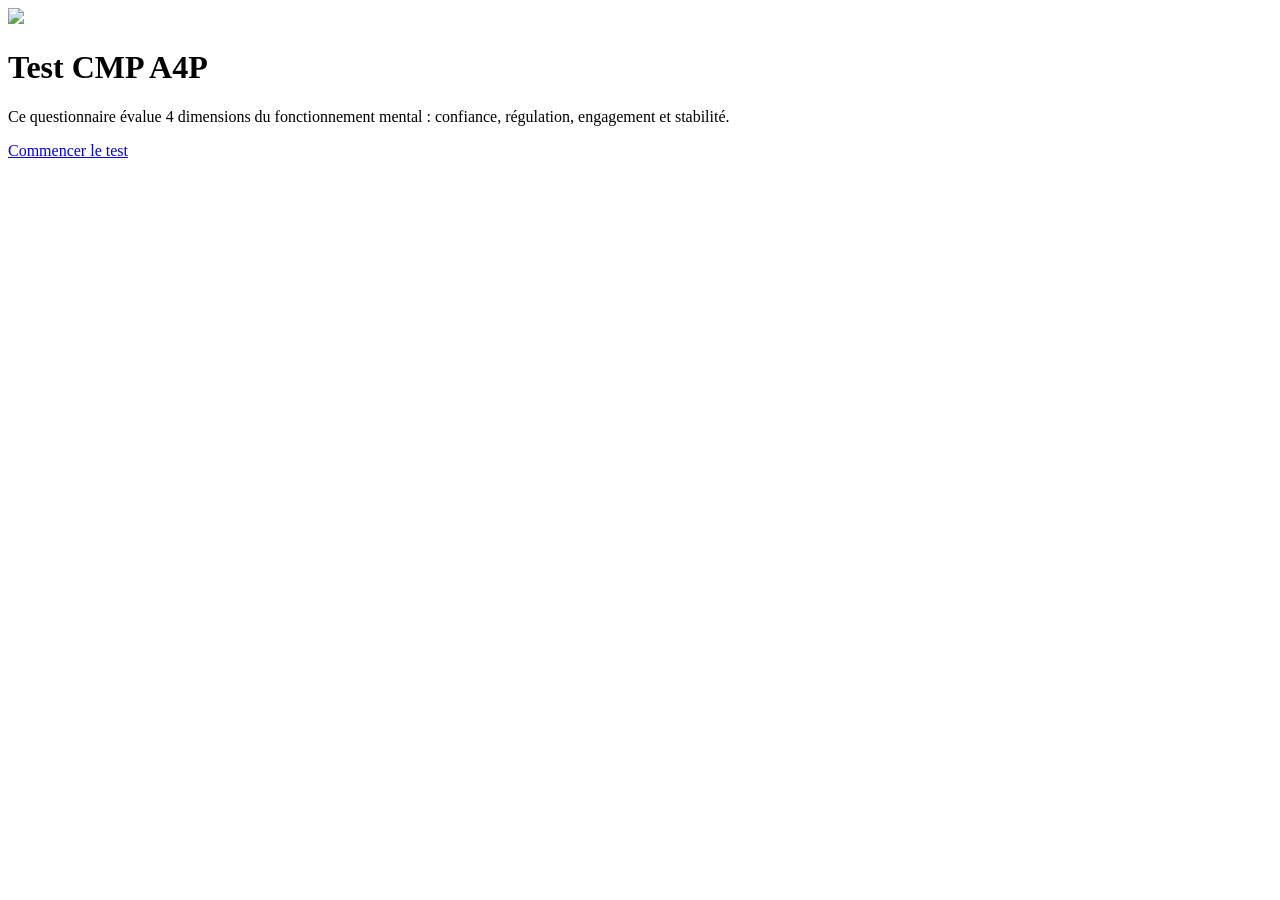
==== index.html @ 44cf9f26 "Add files via upload" ====
<!DOCTYPE html>
<html lang="fr">
<head>
<meta charset="UTF-8">
<title>CMP A4P</title>
<link rel="stylesheet" href="css/style.css">
</head>
<body>

<header class="a4p-header">
<img src="assets/logo-a4p.png" class="a4p-logo">
</header>

<div class="container">

<div class="card">
<h1>Test CMP A4P</h1>
<p>Ce questionnaire évalue 4 dimensions du fonctionnement mental :
confiance, régulation, engagement et stabilité.</p>

<a href="test.html" class="btn">Commencer le test</a>
</div>

</div>
</body>
</html>
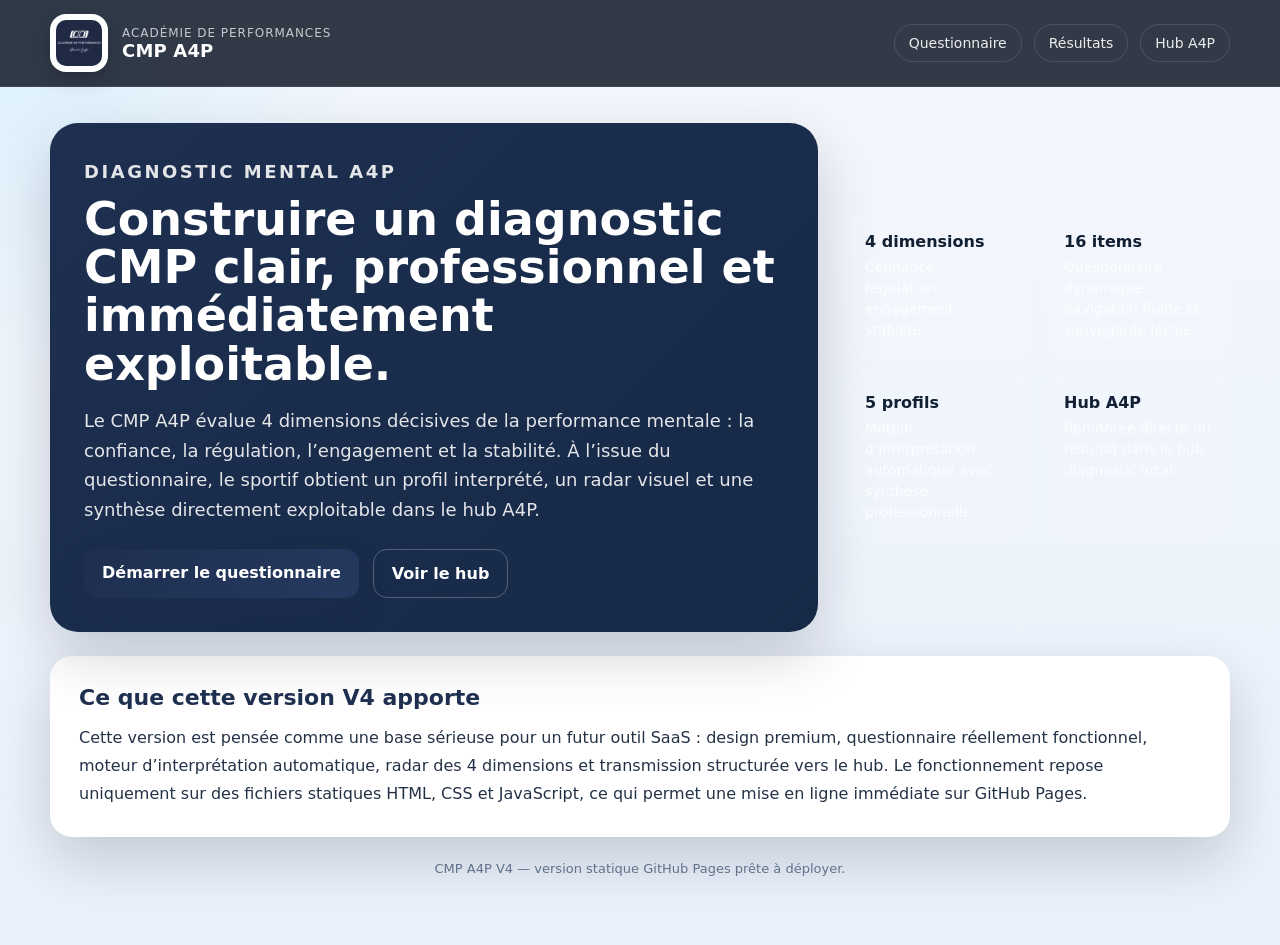
==== commit f26cb011: "Add files via upload" ====
--- a/index.html
+++ b/index.html
@@ -1,27 +1,57 @@
-
 <!DOCTYPE html>
 <html lang="fr">
 <head>
-<meta charset="UTF-8">
-<title>CMP A4P</title>
-<link rel="stylesheet" href="css/style.css">
+  <meta charset="UTF-8" />
+  <meta name="viewport" content="width=device-width, initial-scale=1.0" />
+  <title>CMP A4P — Diagnostic mental</title>
+  <link rel="stylesheet" href="css/style.css" />
 </head>
 <body>
+  <div class="app-shell">
+    <header class="topbar">
+      <div class="topbar-inner">
+        <a class="brand" href="index.html">
+          <img src="assets/logo-a4p.png" alt="Logo Académie de Performances A4P" />
+          <div class="brand-text">
+            <small>Académie de Performances</small>
+            <strong>CMP A4P</strong>
+          </div>
+        </a>
+        <nav class="nav-links">
+          <a href="test.html">Questionnaire</a>
+          <a href="resultats.html">Résultats</a>
+          <a href="hub.html">Hub A4P</a>
+        </nav>
+      </div>
+    </header>
 
-<header class="a4p-header">
-<img src="assets/logo-a4p.png" class="a4p-logo">
-</header>
+    <main class="container">
+      <section class="hero">
+        <div class="hero-card">
+          <p class="eyebrow">Diagnostic mental A4P</p>
+          <h1>Construire un diagnostic CMP clair, professionnel et immédiatement exploitable.</h1>
+          <p>Le CMP A4P évalue 4 dimensions décisives de la performance mentale : la confiance, la régulation, l’engagement et la stabilité. À l’issue du questionnaire, le sportif obtient un profil interprété, un radar visuel et une synthèse directement exploitable dans le hub A4P.</p>
+          <div class="cta-row">
+            <a class="btn" href="test.html">Démarrer le questionnaire</a>
+            <a class="btn ghost" href="hub.html">Voir le hub</a>
+          </div>
+        </div>
 
-<div class="container">
+        <div class="hero-grid">
+          <div class="info-tile"><strong>4 dimensions</strong><span>Confiance, régulation, engagement, stabilité.</span></div>
+          <div class="info-tile"><strong>16 items</strong><span>Questionnaire dynamique, navigation fluide et sauvegarde locale.</span></div>
+          <div class="info-tile"><strong>5 profils</strong><span>Moteur d’interprétation automatique avec synthèse professionnelle.</span></div>
+          <div class="info-tile"><strong>Hub A4P</strong><span>Remontée directe du résultat dans le hub diagnostic local.</span></div>
+        </div>
+      </section>
 
-<div class="card">
-<h1>Test CMP A4P</h1>
-<p>Ce questionnaire évalue 4 dimensions du fonctionnement mental :
-confiance, régulation, engagement et stabilité.</p>
+      <section class="panel">
+        <h2>Ce que cette version V4 apporte</h2>
+        <p>Cette version est pensée comme une base sérieuse pour un futur outil SaaS : design premium, questionnaire réellement fonctionnel, moteur d’interprétation automatique, radar des 4 dimensions et transmission structurée vers le hub. Le fonctionnement repose uniquement sur des fichiers statiques HTML, CSS et JavaScript, ce qui permet une mise en ligne immédiate sur GitHub Pages.</p>
+      </section>
 
-<a href="test.html" class="btn">Commencer le test</a>
-</div>
-
-</div>
+      <p class="footer-note">CMP A4P V4 — version statique GitHub Pages prête à déployer.</p>
+    </main>
+  </div>
 </body>
 </html>
--- a/css/style.css
+++ b/css/style.css
@@ -0,0 +1,366 @@
+:root {
+  --bg: #09111f;
+  --panel: #ffffff;
+  --navy: #1e2f4f;
+  --navy-2: #25395f;
+  --cyan: #38bdf8;
+  --cyan-soft: rgba(56, 189, 248, 0.16);
+  --line: rgba(30, 47, 79, 0.12);
+  --text: #122033;
+  --muted: #60708a;
+  --success: #0f766e;
+  --shadow: 0 22px 60px rgba(2, 12, 27, 0.18);
+  --radius: 22px;
+}
+
+* { box-sizing: border-box; }
+html { scroll-behavior: smooth; }
+body {
+  margin: 0;
+  font-family: Inter, ui-sans-serif, system-ui, -apple-system, BlinkMacSystemFont, "Segoe UI", sans-serif;
+  color: var(--text);
+  background:
+    radial-gradient(circle at top left, rgba(56,189,248,0.14), transparent 24%),
+    linear-gradient(180deg, #f4f8fd 0%, #eaf1fb 100%);
+}
+
+a { color: inherit; text-decoration: none; }
+img { display: block; max-width: 100%; }
+
+.app-shell { min-height: 100vh; }
+.topbar {
+  position: sticky;
+  top: 0;
+  z-index: 10;
+  backdrop-filter: blur(14px);
+  background: rgba(9, 17, 31, 0.82);
+  border-bottom: 1px solid rgba(255,255,255,0.08);
+}
+.topbar-inner, .container {
+  width: min(1180px, calc(100% - 32px));
+  margin: 0 auto;
+}
+.topbar-inner {
+  display: flex;
+  align-items: center;
+  justify-content: space-between;
+  gap: 18px;
+  padding: 14px 0;
+}
+.brand {
+  display: flex;
+  align-items: center;
+  gap: 14px;
+}
+.brand img {
+  width: 58px;
+  height: 58px;
+  object-fit: contain;
+  background: #fff;
+  border-radius: 16px;
+  padding: 6px;
+  box-shadow: 0 8px 20px rgba(0,0,0,0.2);
+}
+.brand-text small {
+  display: block;
+  color: rgba(255,255,255,0.72);
+  font-size: 12px;
+  letter-spacing: 0.08em;
+  text-transform: uppercase;
+}
+.brand-text strong {
+  color: white;
+  font-size: 18px;
+  font-weight: 800;
+  letter-spacing: 0.01em;
+}
+.nav-links {
+  display: flex;
+  gap: 12px;
+  flex-wrap: wrap;
+}
+.nav-links a {
+  color: rgba(255,255,255,0.9);
+  padding: 10px 14px;
+  border: 1px solid rgba(255,255,255,0.12);
+  border-radius: 999px;
+  font-size: 14px;
+}
+.nav-links a:hover { background: rgba(255,255,255,0.08); }
+
+main.container { padding: 36px 0 56px; }
+.hero {
+  display: grid;
+  grid-template-columns: 1.4fr 0.7fr;
+  gap: 28px;
+  align-items: center;
+}
+.hero-card {
+  background: linear-gradient(135deg, var(--navy) 0%, #162947 100%);
+  color: white;
+  border-radius: calc(var(--radius) + 6px);
+  padding: 34px;
+  box-shadow: var(--shadow);
+}
+.hero-card h1, .hero h1 { margin: 8px 0 14px; font-size: clamp(28px, 4vw, 46px); line-height: 1.05; }
+.hero-card p, .lead { color: rgba(255,255,255,0.88); font-size: 18px; line-height: 1.65; }
+.eyebrow {
+  margin: 0;
+  color: #b8dbff;
+  font-size: 12px;
+  font-weight: 700;
+  letter-spacing: 0.14em;
+  text-transform: uppercase;
+}
+.hero-grid {
+  display: grid;
+  grid-template-columns: repeat(2, 1fr);
+  gap: 14px;
+}
+.info-tile {
+  background: rgba(255,255,255,0.08);
+  border: 1px solid rgba(255,255,255,0.12);
+  border-radius: 20px;
+  padding: 18px;
+}
+.info-tile strong { display: block; font-size: 16px; margin-bottom: 6px; }
+.info-tile span { color: rgba(255,255,255,0.8); font-size: 14px; line-height: 1.5; }
+
+.panel {
+  background: var(--panel);
+  border-radius: var(--radius);
+  padding: 28px;
+  border: 1px solid rgba(255,255,255,0.5);
+  box-shadow: var(--shadow);
+}
+.panel h2 { margin: 0 0 14px; font-size: 22px; color: var(--navy); }
+.panel p { margin: 0; line-height: 1.75; color: #243247; }
+.panel + .panel, .panel + .grid-two, .grid-two + .panel, .hero + .panel, .hero + .grid-two, .panel + .actions, .grid-two + .actions { margin-top: 24px; }
+.glass {
+  background: linear-gradient(135deg, rgba(30,47,79,0.98), rgba(37,57,95,0.94));
+  color: white;
+}
+.glass h1, .glass h2, .glass p, .glass .lead, .glass strong { color: white; }
+.glass .eyebrow { color: #b8dbff; }
+.glass .hero-meta span { color: rgba(255,255,255,0.88); }
+
+.cta-row, .actions, .test-actions {
+  display: flex;
+  gap: 14px;
+  flex-wrap: wrap;
+  margin-top: 24px;
+}
+.btn {
+  appearance: none;
+  border: 0;
+  border-radius: 14px;
+  background: linear-gradient(135deg, var(--navy) 0%, var(--navy-2) 100%);
+  color: white;
+  padding: 14px 18px;
+  font-weight: 700;
+  cursor: pointer;
+  box-shadow: 0 14px 28px rgba(30,47,79,0.22);
+}
+.btn:hover { transform: translateY(-1px); }
+.btn.secondary {
+  background: white;
+  color: var(--navy);
+  border: 1px solid var(--line);
+  box-shadow: none;
+}
+.btn.ghost {
+  background: transparent;
+  color: white;
+  border: 1px solid rgba(255,255,255,0.25);
+  box-shadow: none;
+}
+.btn:disabled {
+  opacity: 0.45;
+  cursor: not-allowed;
+  transform: none;
+}
+
+.grid-two {
+  display: grid;
+  grid-template-columns: 1fr 1fr;
+  gap: 24px;
+}
+.metrics-grid {
+  display: grid;
+  grid-template-columns: repeat(2, 1fr);
+  gap: 14px;
+}
+.metric-card {
+  background: linear-gradient(180deg, #f8fbff 0%, #eef4fc 100%);
+  border: 1px solid var(--line);
+  border-radius: 18px;
+  padding: 18px;
+}
+.metric-label { color: var(--muted); font-size: 14px; margin-bottom: 8px; }
+.metric-value { color: var(--navy); font-weight: 800; font-size: 32px; line-height: 1; }
+.metric-level { margin-top: 8px; color: #34506d; font-size: 14px; font-weight: 600; }
+
+.score-badge {
+  place-self: center;
+  width: 164px;
+  height: 164px;
+  border-radius: 50%;
+  display: grid;
+  place-items: center;
+  background: radial-gradient(circle at 35% 30%, rgba(56,189,248,0.65), rgba(255,255,255,0.08)), rgba(255,255,255,0.08);
+  border: 1px solid rgba(255,255,255,0.2);
+  text-align: center;
+}
+.score-badge span { font-size: 52px; font-weight: 900; display: block; }
+.score-badge small { display: block; font-size: 13px; color: rgba(255,255,255,0.8); letter-spacing: 0.06em; text-transform: uppercase; }
+.hero-meta {
+  display: flex;
+  gap: 12px;
+  flex-wrap: wrap;
+  margin-top: 18px;
+}
+.hero-meta span {
+  border-radius: 999px;
+  padding: 10px 14px;
+  background: rgba(255,255,255,0.1);
+  border: 1px solid rgba(255,255,255,0.14);
+  font-size: 14px;
+}
+
+.form-grid {
+  display: grid;
+  grid-template-columns: repeat(3, 1fr);
+  gap: 14px;
+}
+.field label {
+  display: block;
+  margin-bottom: 8px;
+  color: var(--navy);
+  font-weight: 700;
+}
+.field input {
+  width: 100%;
+  padding: 14px 15px;
+  border-radius: 14px;
+  border: 1px solid var(--line);
+  background: #f9fbfe;
+  font: inherit;
+}
+.progress-shell { margin-top: 22px; }
+.progress-bar {
+  height: 14px;
+  border-radius: 999px;
+  background: #e6edf7;
+  overflow: hidden;
+}
+.progress-fill {
+  height: 100%;
+  width: 0;
+  background: linear-gradient(90deg, var(--cyan), #0ea5e9);
+  border-radius: inherit;
+  transition: width 0.25s ease;
+}
+#progress-text { margin-top: 10px; color: var(--muted); font-size: 14px; }
+
+.question-meta {
+  display: flex;
+  gap: 12px;
+  flex-wrap: wrap;
+  margin-bottom: 16px;
+}
+.pill {
+  display: inline-flex;
+  align-items: center;
+  padding: 8px 12px;
+  border-radius: 999px;
+  background: var(--cyan-soft);
+  color: #0b618b;
+  font-size: 13px;
+  font-weight: 700;
+}
+.pill.muted {
+  background: #eef4fb;
+  color: #42617d;
+}
+.question-title {
+  margin: 0 0 20px;
+  font-size: clamp(22px, 2.5vw, 30px);
+  line-height: 1.35;
+  color: var(--navy);
+}
+.scale-grid {
+  display: grid;
+  grid-template-columns: repeat(5, 1fr);
+  gap: 12px;
+}
+.scale-option {
+  display: flex;
+  flex-direction: column;
+  gap: 6px;
+  align-items: flex-start;
+  justify-content: space-between;
+  min-height: 124px;
+  padding: 18px;
+  border-radius: 18px;
+  border: 1px solid var(--line);
+  background: linear-gradient(180deg, #ffffff 0%, #f7fafd 100%);
+  cursor: pointer;
+  transition: all 0.18s ease;
+}
+.scale-option input { display: none; }
+.scale-option:hover { transform: translateY(-2px); border-color: rgba(56,189,248,0.55); }
+.scale-option.selected {
+  border-color: rgba(56,189,248,0.7);
+  box-shadow: inset 0 0 0 1px rgba(56,189,248,0.4), 0 12px 30px rgba(56,189,248,0.14);
+  background: linear-gradient(180deg, #f5fcff 0%, #ecf8ff 100%);
+}
+.scale-value {
+  width: 40px;
+  height: 40px;
+  display: grid;
+  place-items: center;
+  border-radius: 50%;
+  background: var(--navy);
+  color: white;
+  font-weight: 800;
+}
+.scale-label { color: #2e4562; line-height: 1.45; font-size: 14px; }
+
+.styled-list {
+  margin: 0;
+  padding-left: 18px;
+  display: grid;
+  gap: 12px;
+  color: #243247;
+}
+.code-block {
+  margin: 0;
+  overflow: auto;
+  padding: 18px;
+  border-radius: 16px;
+  background: #0d1628;
+  color: #dcecff;
+  font-size: 13px;
+  line-height: 1.6;
+}
+.footer-note {
+  margin-top: 24px;
+  text-align: center;
+  color: #5f718b;
+  font-size: 13px;
+}
+
+@media (max-width: 980px) {
+  .hero, .grid-two, .form-grid { grid-template-columns: 1fr; }
+  .metrics-grid { grid-template-columns: 1fr 1fr; }
+  .scale-grid { grid-template-columns: 1fr; }
+  .score-badge { width: 136px; height: 136px; }
+}
+
+@media (max-width: 700px) {
+  .topbar-inner { flex-direction: column; align-items: flex-start; }
+  .metrics-grid { grid-template-columns: 1fr; }
+  .hero-card, .panel { padding: 22px; }
+  main.container { padding-top: 26px; }
+  .brand img { width: 50px; height: 50px; }
+}
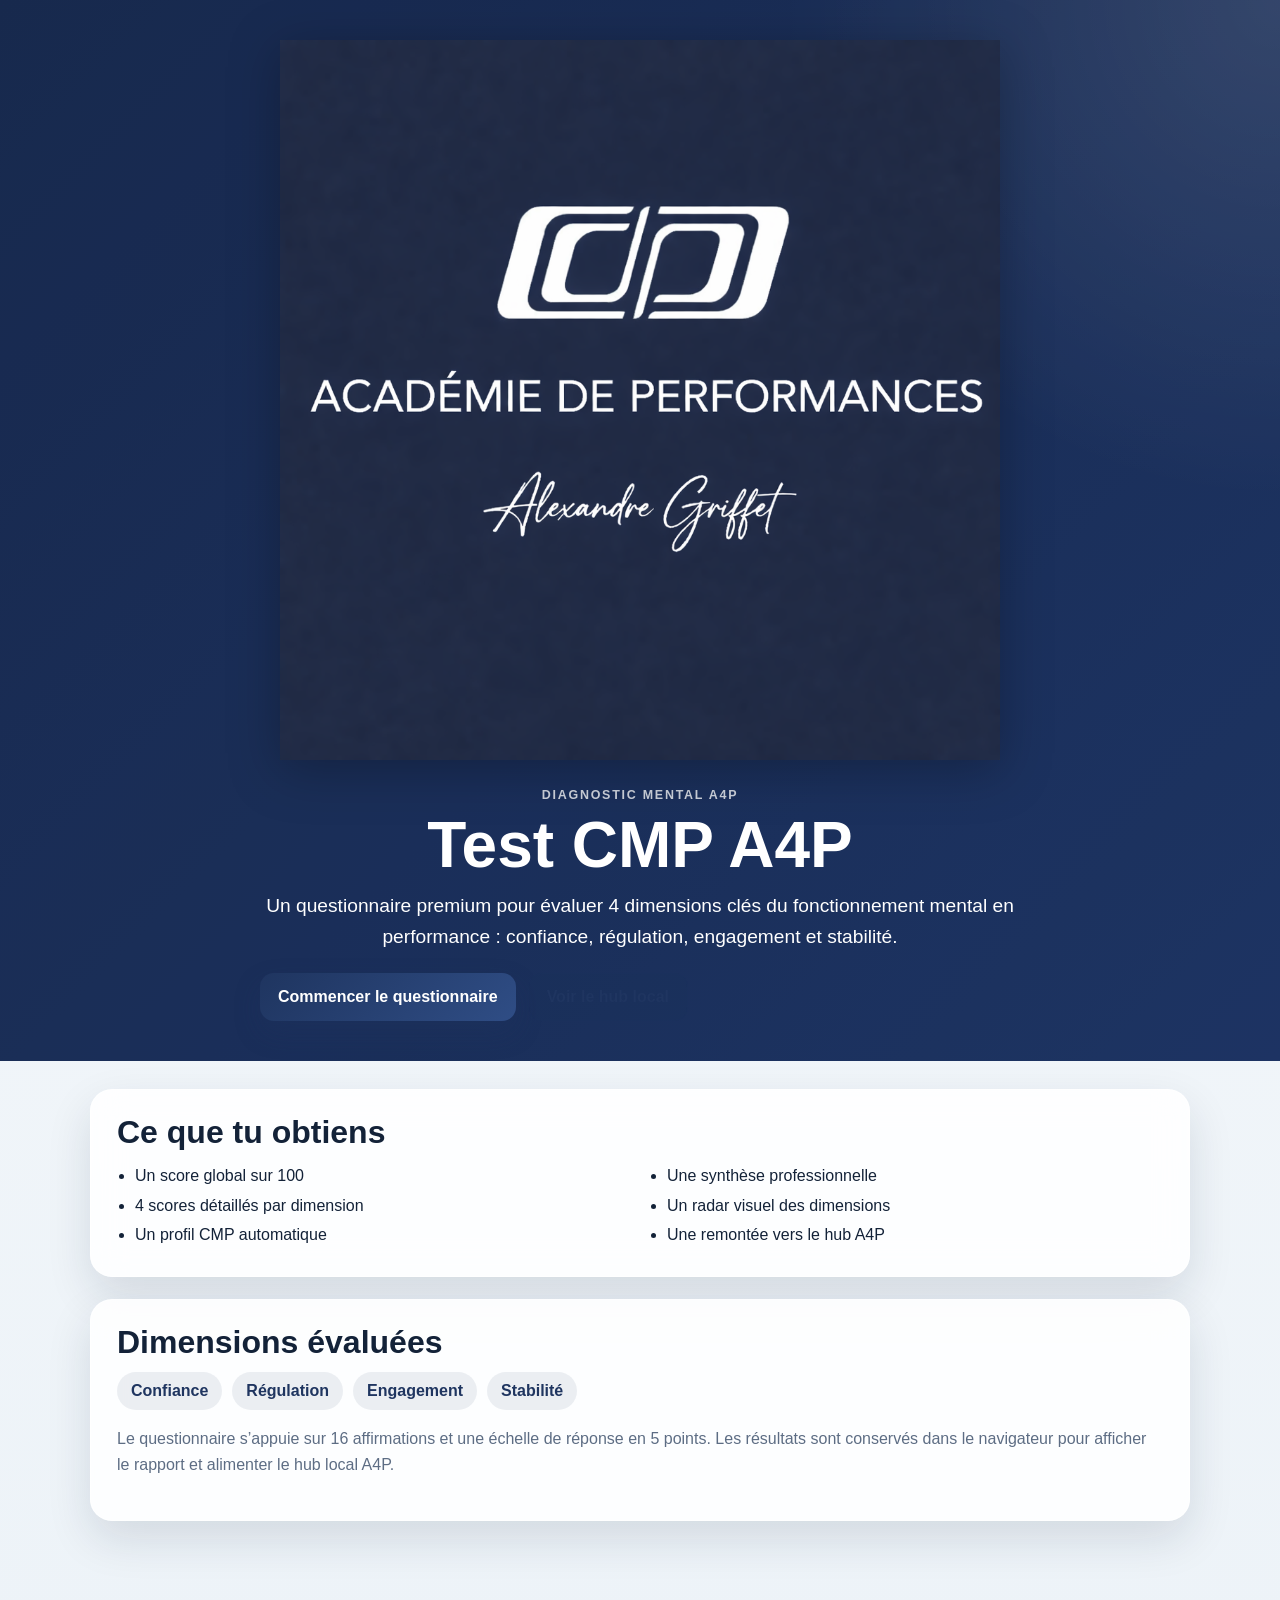
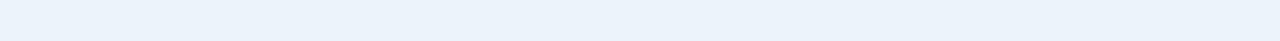
==== commit 0b561671: "Add files via upload" ====
--- a/index.html
+++ b/index.html
@@ -3,55 +3,57 @@
 <head>
   <meta charset="UTF-8" />
   <meta name="viewport" content="width=device-width, initial-scale=1.0" />
-  <title>CMP A4P — Diagnostic mental</title>
+  <title>CMP A4P — Académie de Performances</title>
   <link rel="stylesheet" href="css/style.css" />
 </head>
 <body>
-  <div class="app-shell">
-    <header class="topbar">
-      <div class="topbar-inner">
-        <a class="brand" href="index.html">
-          <img src="assets/logo-a4p.png" alt="Logo Académie de Performances A4P" />
-          <div class="brand-text">
-            <small>Académie de Performances</small>
-            <strong>CMP A4P</strong>
-          </div>
-        </a>
-        <nav class="nav-links">
-          <a href="test.html">Questionnaire</a>
-          <a href="resultats.html">Résultats</a>
-          <a href="hub.html">Hub A4P</a>
-        </nav>
+  <header class="hero hero-home">
+    <div class="overlay"></div>
+    <div class="hero-inner container">
+      <img src="assets/logo-a4p.png" alt="Académie de Performances" class="hero-logo" />
+      <div class="hero-copy">
+        <p class="eyebrow">Diagnostic mental A4P</p>
+        <h1>Test CMP A4P</h1>
+        <p class="lead">Un questionnaire premium pour évaluer 4 dimensions clés du fonctionnement mental en performance : confiance, régulation, engagement et stabilité.</p>
+        <div class="button-row">
+          <a class="btn btn-primary" href="test.html">Commencer le questionnaire</a>
+          <a class="btn btn-secondary" href="hub.html">Voir le hub local</a>
+        </div>
       </div>
-    </header>
+    </div>
+  </header>
 
-    <main class="container">
-      <section class="hero">
-        <div class="hero-card">
-          <p class="eyebrow">Diagnostic mental A4P</p>
-          <h1>Construire un diagnostic CMP clair, professionnel et immédiatement exploitable.</h1>
-          <p>Le CMP A4P évalue 4 dimensions décisives de la performance mentale : la confiance, la régulation, l’engagement et la stabilité. À l’issue du questionnaire, le sportif obtient un profil interprété, un radar visuel et une synthèse directement exploitable dans le hub A4P.</p>
-          <div class="cta-row">
-            <a class="btn" href="test.html">Démarrer le questionnaire</a>
-            <a class="btn ghost" href="hub.html">Voir le hub</a>
-          </div>
+  <main class="container page-stack">
+    <section class="card">
+      <h2>Ce que tu obtiens</h2>
+      <div class="grid-2">
+        <div>
+          <ul class="nice-list">
+            <li>Un score global sur 100</li>
+            <li>4 scores détaillés par dimension</li>
+            <li>Un profil CMP automatique</li>
+          </ul>
         </div>
+        <div>
+          <ul class="nice-list">
+            <li>Une synthèse professionnelle</li>
+            <li>Un radar visuel des dimensions</li>
+            <li>Une remontée vers le hub A4P</li>
+          </ul>
+        </div>
+      </div>
+    </section>
 
-        <div class="hero-grid">
-          <div class="info-tile"><strong>4 dimensions</strong><span>Confiance, régulation, engagement, stabilité.</span></div>
-          <div class="info-tile"><strong>16 items</strong><span>Questionnaire dynamique, navigation fluide et sauvegarde locale.</span></div>
-          <div class="info-tile"><strong>5 profils</strong><span>Moteur d’interprétation automatique avec synthèse professionnelle.</span></div>
-          <div class="info-tile"><strong>Hub A4P</strong><span>Remontée directe du résultat dans le hub diagnostic local.</span></div>
-        </div>
-      </section>
-
-      <section class="panel">
-        <h2>Ce que cette version V4 apporte</h2>
-        <p>Cette version est pensée comme une base sérieuse pour un futur outil SaaS : design premium, questionnaire réellement fonctionnel, moteur d’interprétation automatique, radar des 4 dimensions et transmission structurée vers le hub. Le fonctionnement repose uniquement sur des fichiers statiques HTML, CSS et JavaScript, ce qui permet une mise en ligne immédiate sur GitHub Pages.</p>
-      </section>
-
-      <p class="footer-note">CMP A4P V4 — version statique GitHub Pages prête à déployer.</p>
-    </main>
-  </div>
+    <section class="card">
+      <h2>Dimensions évaluées</h2>
+      <div class="chip-row">
+        <span class="chip">Confiance</span>
+        <span class="chip">Régulation</span>
+        <span class="chip">Engagement</span>
+        <span class="chip">Stabilité</span>
+      </div>
+      <p class="muted">Le questionnaire s’appuie sur 16 affirmations et une échelle de réponse en 5 points. Les résultats sont conservés dans le navigateur pour afficher le rapport et alimenter le hub local A4P.</p>
+    </section>
+  </main>
 </body>
 </html>
--- a/css/style.css
+++ b/css/style.css
@@ -1,366 +1,171 @@
 :root {
-  --bg: #09111f;
-  --panel: #ffffff;
-  --navy: #1e2f4f;
-  --navy-2: #25395f;
-  --cyan: #38bdf8;
-  --cyan-soft: rgba(56, 189, 248, 0.16);
-  --line: rgba(30, 47, 79, 0.12);
-  --text: #122033;
-  --muted: #60708a;
-  --success: #0f766e;
-  --shadow: 0 22px 60px rgba(2, 12, 27, 0.18);
+  --bg: #eef3f8;
+  --surface: rgba(255,255,255,0.88);
+  --surface-strong: #ffffff;
+  --primary: #1f3560;
+  --primary-2: #2f4d85;
+  --text: #132238;
+  --muted: #5d6d84;
+  --line: rgba(19,34,56,0.08);
+  --success: #26a269;
+  --shadow: 0 18px 45px rgba(19,34,56,0.12);
   --radius: 22px;
 }
-
 * { box-sizing: border-box; }
 html { scroll-behavior: smooth; }
 body {
   margin: 0;
-  font-family: Inter, ui-sans-serif, system-ui, -apple-system, BlinkMacSystemFont, "Segoe UI", sans-serif;
+  font-family: Inter, -apple-system, BlinkMacSystemFont, "Segoe UI", Roboto, Arial, sans-serif;
   color: var(--text);
-  background:
-    radial-gradient(circle at top left, rgba(56,189,248,0.14), transparent 24%),
-    linear-gradient(180deg, #f4f8fd 0%, #eaf1fb 100%);
+  background: linear-gradient(180deg, #f5f8fb 0%, #edf3f8 100%);
 }
-
+img { max-width: 100%; display: block; }
 a { color: inherit; text-decoration: none; }
-img { display: block; max-width: 100%; }
-
-.app-shell { min-height: 100vh; }
+.container { width: min(1100px, calc(100% - 32px)); margin: 0 auto; }
+.page-stack { padding: 28px 0 120px; display: grid; gap: 22px; }
+.page-narrow { width: min(900px, calc(100% - 32px)); }
+.hero {
+  position: relative;
+  overflow: hidden;
+  min-height: 62vh;
+  background: radial-gradient(circle at top right, rgba(255,255,255,0.14), transparent 30%), linear-gradient(135deg, #1b2e57 0%, #223b71 100%);
+  color: #fff;
+}
+.hero-home { display: flex; align-items: center; }
+.overlay { position: absolute; inset: 0; background: rgba(8,17,35,0.18); }
+.hero-inner { position: relative; z-index: 1; display: grid; gap: 28px; padding: 40px 0; align-items: center; }
+.hero-logo { width: min(720px, 100%); margin: 0 auto; filter: drop-shadow(0 10px 25px rgba(0,0,0,0.25)); }
+.hero-copy { max-width: 760px; margin: 0 auto; text-align: center; }
+.eyebrow {
+  margin: 0 0 10px;
+  text-transform: uppercase;
+  letter-spacing: .14em;
+  font-size: .78rem;
+  color: var(--primary-2);
+  font-weight: 700;
+}
+.hero .eyebrow { color: rgba(255,255,255,0.78); }
+h1, h2, h3 { margin: 0 0 12px; line-height: 1.05; }
+h1 { font-size: clamp(2rem, 5vw, 4rem); }
+h2 { font-size: clamp(1.3rem, 3vw, 2rem); }
+.lead {
+  margin: 0;
+  font-size: clamp(1rem, 2vw, 1.2rem);
+  line-height: 1.6;
+  color: inherit;
+}
+.muted { color: var(--muted); line-height: 1.65; }
+.card {
+  background: var(--surface);
+  border: 1px solid rgba(255,255,255,0.6);
+  backdrop-filter: blur(16px);
+  border-radius: var(--radius);
+  box-shadow: var(--shadow);
+  padding: 26px;
+}
+.intro-card { padding: 30px; }
+.button-row { display: flex; flex-wrap: wrap; gap: 12px; margin-top: 20px; }
+.center-row { justify-content: center; }
+.btn {
+  appearance: none; border: 0; cursor: pointer;
+  display: inline-flex; align-items: center; justify-content: center;
+  min-height: 48px; padding: 0 18px; border-radius: 14px;
+  font-weight: 700; font-size: 1rem; transition: .2s ease;
+}
+.btn:hover { transform: translateY(-1px); }
+.btn-primary {
+  background: linear-gradient(135deg, var(--primary) 0%, var(--primary-2) 100%);
+  color: #fff; box-shadow: 0 12px 26px rgba(31,53,96,0.25);
+}
+.btn-secondary {
+  background: rgba(31,53,96,0.08); color: var(--primary);
+  border: 1px solid rgba(31,53,96,0.12);
+}
 .topbar {
-  position: sticky;
-  top: 0;
-  z-index: 10;
-  backdrop-filter: blur(14px);
-  background: rgba(9, 17, 31, 0.82);
-  border-bottom: 1px solid rgba(255,255,255,0.08);
-}
-.topbar-inner, .container {
-  width: min(1180px, calc(100% - 32px));
-  margin: 0 auto;
+  position: sticky; top: 0; z-index: 50;
+  background: rgba(245,248,251,0.88); backdrop-filter: blur(14px);
+  border-bottom: 1px solid var(--line);
 }
 .topbar-inner {
-  display: flex;
-  align-items: center;
-  justify-content: space-between;
-  gap: 18px;
-  padding: 14px 0;
+  min-height: 74px; display: flex; align-items: center; justify-content: space-between; gap: 12px;
 }
-.brand {
-  display: flex;
-  align-items: center;
-  gap: 14px;
+.topbar-logo { height: 44px; width: auto; }
+.back-link { font-weight: 700; color: var(--primary); }
+.grid-2 { display: grid; gap: 18px; grid-template-columns: repeat(2, minmax(0,1fr)); }
+.nice-list { margin: 0; padding-left: 18px; line-height: 1.85; }
+.chip-row { display: flex; gap: 10px; flex-wrap: wrap; margin: 10px 0 14px; }
+.chip {
+  display: inline-flex; align-items: center; padding: 10px 14px; border-radius: 999px;
+  background: rgba(31,53,96,0.08); color: var(--primary); font-weight: 700;
 }
-.brand img {
-  width: 58px;
-  height: 58px;
-  object-fit: contain;
-  background: #fff;
-  border-radius: 16px;
-  padding: 6px;
-  box-shadow: 0 8px 20px rgba(0,0,0,0.2);
+.identity-grid { display: grid; grid-template-columns: repeat(2, minmax(0,1fr)); gap: 14px; margin-top: 22px; }
+.field { display: grid; gap: 8px; }
+.field-full { grid-column: 1 / -1; }
+label { font-weight: 700; color: var(--primary); }
+input[type="text"] {
+  width: 100%; border: 1px solid rgba(19,34,56,0.12); background: #fff;
+  border-radius: 14px; min-height: 52px; padding: 0 14px; font-size: 1rem;
 }
-.brand-text small {
-  display: block;
-  color: rgba(255,255,255,0.72);
-  font-size: 12px;
-  letter-spacing: 0.08em;
-  text-transform: uppercase;
+.progress-card { position: sticky; top: 86px; z-index: 40; }
+.progress-meta { display: flex; justify-content: space-between; gap: 12px; font-weight: 700; color: var(--primary); margin-bottom: 10px; }
+.progress-bar { height: 12px; background: rgba(31,53,96,0.08); border-radius: 999px; overflow: hidden; }
+#progress-fill { height: 100%; width: 0%; background: linear-gradient(90deg, var(--primary), #6d90d6); transition: width .2s ease; }
+.questions-stack { display: grid; gap: 18px; }
+.question-card { padding: 24px; }
+.question-head { display: flex; justify-content: space-between; gap: 12px; margin-bottom: 14px; }
+.question-index { color: var(--primary-2); font-weight: 800; }
+.dimension-badge { font-size: .82rem; padding: 8px 12px; border-radius: 999px; background: rgba(31,53,96,0.08); color: var(--primary); font-weight: 700; }
+.question-text { font-size: 1.12rem; line-height: 1.55; margin: 0 0 18px; }
+.scale { display: grid; grid-template-columns: repeat(5, minmax(0,1fr)); gap: 10px; }
+.scale-option { position: relative; }
+.scale-option input { position: absolute; opacity: 0; pointer-events: none; }
+.scale-label {
+  min-height: 78px; border-radius: 18px; background: #fff; border: 1px solid rgba(19,34,56,0.10);
+  display: flex; flex-direction: column; justify-content: center; align-items: center; gap: 6px;
+  padding: 10px; text-align: center; transition: .16s ease; cursor: pointer;
 }
-.brand-text strong {
-  color: white;
-  font-size: 18px;
-  font-weight: 800;
-  letter-spacing: 0.01em;
+.scale-number { font-size: 1.2rem; font-weight: 800; color: var(--primary); }
+.scale-text { font-size: .8rem; color: var(--muted); line-height: 1.25; }
+.scale-option input:checked + .scale-label {
+  border-color: rgba(47,77,133,0.45); background: linear-gradient(180deg, #f4f7ff 0%, #eaf1ff 100%);
+  box-shadow: 0 12px 25px rgba(31,53,96,0.12);
+  transform: translateY(-1px);
 }
-.nav-links {
-  display: flex;
-  gap: 12px;
-  flex-wrap: wrap;
+.sticky-actions {
+  position: sticky; bottom: 0; z-index: 60; padding: 14px 0 18px;
+  background: linear-gradient(180deg, rgba(238,243,248,0) 0%, rgba(238,243,248,0.92) 24%, rgba(238,243,248,1) 100%);
 }
-.nav-links a {
-  color: rgba(255,255,255,0.9);
-  padding: 10px 14px;
-  border: 1px solid rgba(255,255,255,0.12);
-  border-radius: 999px;
-  font-size: 14px;
+.sticky-inner { display: flex; gap: 12px; justify-content: flex-end; }
+.hero-meta, .meta-grid { display: flex; flex-wrap: wrap; gap: 12px; }
+.meta-pill {
+  display: inline-flex; align-items: center; gap: 8px; padding: 10px 14px; border-radius: 999px;
+  background: rgba(31,53,96,0.08); color: var(--primary); font-weight: 700;
 }
-.nav-links a:hover { background: rgba(255,255,255,0.08); }
-
-main.container { padding: 36px 0 56px; }
-.hero {
-  display: grid;
-  grid-template-columns: 1.4fr 0.7fr;
-  gap: 28px;
-  align-items: center;
+.score-grid { display: grid; gap: 14px; }
+.score-row { display: grid; grid-template-columns: 120px 1fr 48px; gap: 12px; align-items: center; }
+.score-label { font-weight: 700; color: var(--primary); text-transform: capitalize; }
+.score-track { height: 12px; background: rgba(31,53,96,0.08); border-radius: 999px; overflow: hidden; }
+.score-fill { height: 100%; background: linear-gradient(90deg, var(--primary), #7ea0e0); }
+.score-value { text-align: right; font-weight: 800; color: var(--primary); }
+.two-col { display: grid; gap: 18px; grid-template-columns: repeat(2, minmax(0,1fr)); }
+.panel-title { margin-bottom: 8px; }
+.radar-wrap { display: grid; place-items: center; }
+#radar-chart { width: min(100%, 460px); height: auto; }
+.empty-state { text-align: center; padding: 42px 26px; }
+.code-block {
+  margin: 0; padding: 16px; border-radius: 18px; background: #0f1d34; color: #dbe5ff;
+  overflow: auto; font-size: .9rem; line-height: 1.55;
 }
-.hero-card {
-  background: linear-gradient(135deg, var(--navy) 0%, #162947 100%);
-  color: white;
-  border-radius: calc(var(--radius) + 6px);
-  padding: 34px;
-  box-shadow: var(--shadow);
+@media (max-width: 860px) {
+  .grid-2, .two-col, .identity-grid { grid-template-columns: 1fr; }
+  .sticky-inner { justify-content: stretch; }
+  .sticky-inner .btn { flex: 1; }
 }
-.hero-card h1, .hero h1 { margin: 8px 0 14px; font-size: clamp(28px, 4vw, 46px); line-height: 1.05; }
-.hero-card p, .lead { color: rgba(255,255,255,0.88); font-size: 18px; line-height: 1.65; }
-.eyebrow {
-  margin: 0;
-  color: #b8dbff;
-  font-size: 12px;
-  font-weight: 700;
-  letter-spacing: 0.14em;
-  text-transform: uppercase;
+@media (max-width: 680px) {
+  .container, .page-narrow { width: min(100% - 20px, 1000px); }
+  .hero { min-height: 50vh; }
+  .card { padding: 20px; border-radius: 18px; }
+  .scale { grid-template-columns: 1fr; }
+  .scale-label { min-height: 62px; flex-direction: row; justify-content: flex-start; gap: 12px; text-align: left; padding: 12px 14px; }
+  .score-row { grid-template-columns: 1fr; }
 }
-.hero-grid {
-  display: grid;
-  grid-template-columns: repeat(2, 1fr);
-  gap: 14px;
-}
-.info-tile {
-  background: rgba(255,255,255,0.08);
-  border: 1px solid rgba(255,255,255,0.12);
-  border-radius: 20px;
-  padding: 18px;
-}
-.info-tile strong { display: block; font-size: 16px; margin-bottom: 6px; }
-.info-tile span { color: rgba(255,255,255,0.8); font-size: 14px; line-height: 1.5; }
-
-.panel {
-  background: var(--panel);
-  border-radius: var(--radius);
-  padding: 28px;
-  border: 1px solid rgba(255,255,255,0.5);
-  box-shadow: var(--shadow);
-}
-.panel h2 { margin: 0 0 14px; font-size: 22px; color: var(--navy); }
-.panel p { margin: 0; line-height: 1.75; color: #243247; }
-.panel + .panel, .panel + .grid-two, .grid-two + .panel, .hero + .panel, .hero + .grid-two, .panel + .actions, .grid-two + .actions { margin-top: 24px; }
-.glass {
-  background: linear-gradient(135deg, rgba(30,47,79,0.98), rgba(37,57,95,0.94));
-  color: white;
-}
-.glass h1, .glass h2, .glass p, .glass .lead, .glass strong { color: white; }
-.glass .eyebrow { color: #b8dbff; }
-.glass .hero-meta span { color: rgba(255,255,255,0.88); }
-
-.cta-row, .actions, .test-actions {
-  display: flex;
-  gap: 14px;
-  flex-wrap: wrap;
-  margin-top: 24px;
-}
-.btn {
-  appearance: none;
-  border: 0;
-  border-radius: 14px;
-  background: linear-gradient(135deg, var(--navy) 0%, var(--navy-2) 100%);
-  color: white;
-  padding: 14px 18px;
-  font-weight: 700;
-  cursor: pointer;
-  box-shadow: 0 14px 28px rgba(30,47,79,0.22);
-}
-.btn:hover { transform: translateY(-1px); }
-.btn.secondary {
-  background: white;
-  color: var(--navy);
-  border: 1px solid var(--line);
-  box-shadow: none;
-}
-.btn.ghost {
-  background: transparent;
-  color: white;
-  border: 1px solid rgba(255,255,255,0.25);
-  box-shadow: none;
-}
-.btn:disabled {
-  opacity: 0.45;
-  cursor: not-allowed;
-  transform: none;
-}
-
-.grid-two {
-  display: grid;
-  grid-template-columns: 1fr 1fr;
-  gap: 24px;
-}
-.metrics-grid {
-  display: grid;
-  grid-template-columns: repeat(2, 1fr);
-  gap: 14px;
-}
-.metric-card {
-  background: linear-gradient(180deg, #f8fbff 0%, #eef4fc 100%);
-  border: 1px solid var(--line);
-  border-radius: 18px;
-  padding: 18px;
-}
-.metric-label { color: var(--muted); font-size: 14px; margin-bottom: 8px; }
-.metric-value { color: var(--navy); font-weight: 800; font-size: 32px; line-height: 1; }
-.metric-level { margin-top: 8px; color: #34506d; font-size: 14px; font-weight: 600; }
-
-.score-badge {
-  place-self: center;
-  width: 164px;
-  height: 164px;
-  border-radius: 50%;
-  display: grid;
-  place-items: center;
-  background: radial-gradient(circle at 35% 30%, rgba(56,189,248,0.65), rgba(255,255,255,0.08)), rgba(255,255,255,0.08);
-  border: 1px solid rgba(255,255,255,0.2);
-  text-align: center;
-}
-.score-badge span { font-size: 52px; font-weight: 900; display: block; }
-.score-badge small { display: block; font-size: 13px; color: rgba(255,255,255,0.8); letter-spacing: 0.06em; text-transform: uppercase; }
-.hero-meta {
-  display: flex;
-  gap: 12px;
-  flex-wrap: wrap;
-  margin-top: 18px;
-}
-.hero-meta span {
-  border-radius: 999px;
-  padding: 10px 14px;
-  background: rgba(255,255,255,0.1);
-  border: 1px solid rgba(255,255,255,0.14);
-  font-size: 14px;
-}
-
-.form-grid {
-  display: grid;
-  grid-template-columns: repeat(3, 1fr);
-  gap: 14px;
-}
-.field label {
-  display: block;
-  margin-bottom: 8px;
-  color: var(--navy);
-  font-weight: 700;
-}
-.field input {
-  width: 100%;
-  padding: 14px 15px;
-  border-radius: 14px;
-  border: 1px solid var(--line);
-  background: #f9fbfe;
-  font: inherit;
-}
-.progress-shell { margin-top: 22px; }
-.progress-bar {
-  height: 14px;
-  border-radius: 999px;
-  background: #e6edf7;
-  overflow: hidden;
-}
-.progress-fill {
-  height: 100%;
-  width: 0;
-  background: linear-gradient(90deg, var(--cyan), #0ea5e9);
-  border-radius: inherit;
-  transition: width 0.25s ease;
-}
-#progress-text { margin-top: 10px; color: var(--muted); font-size: 14px; }
-
-.question-meta {
-  display: flex;
-  gap: 12px;
-  flex-wrap: wrap;
-  margin-bottom: 16px;
-}
-.pill {
-  display: inline-flex;
-  align-items: center;
-  padding: 8px 12px;
-  border-radius: 999px;
-  background: var(--cyan-soft);
-  color: #0b618b;
-  font-size: 13px;
-  font-weight: 700;
-}
-.pill.muted {
-  background: #eef4fb;
-  color: #42617d;
-}
-.question-title {
-  margin: 0 0 20px;
-  font-size: clamp(22px, 2.5vw, 30px);
-  line-height: 1.35;
-  color: var(--navy);
-}
-.scale-grid {
-  display: grid;
-  grid-template-columns: repeat(5, 1fr);
-  gap: 12px;
-}
-.scale-option {
-  display: flex;
-  flex-direction: column;
-  gap: 6px;
-  align-items: flex-start;
-  justify-content: space-between;
-  min-height: 124px;
-  padding: 18px;
-  border-radius: 18px;
-  border: 1px solid var(--line);
-  background: linear-gradient(180deg, #ffffff 0%, #f7fafd 100%);
-  cursor: pointer;
-  transition: all 0.18s ease;
-}
-.scale-option input { display: none; }
-.scale-option:hover { transform: translateY(-2px); border-color: rgba(56,189,248,0.55); }
-.scale-option.selected {
-  border-color: rgba(56,189,248,0.7);
-  box-shadow: inset 0 0 0 1px rgba(56,189,248,0.4), 0 12px 30px rgba(56,189,248,0.14);
-  background: linear-gradient(180deg, #f5fcff 0%, #ecf8ff 100%);
-}
-.scale-value {
-  width: 40px;
-  height: 40px;
-  display: grid;
-  place-items: center;
-  border-radius: 50%;
-  background: var(--navy);
-  color: white;
-  font-weight: 800;
-}
-.scale-label { color: #2e4562; line-height: 1.45; font-size: 14px; }
-
-.styled-list {
-  margin: 0;
-  padding-left: 18px;
-  display: grid;
-  gap: 12px;
-  color: #243247;
-}
-.code-block {
-  margin: 0;
-  overflow: auto;
-  padding: 18px;
-  border-radius: 16px;
-  background: #0d1628;
-  color: #dcecff;
-  font-size: 13px;
-  line-height: 1.6;
-}
-.footer-note {
-  margin-top: 24px;
-  text-align: center;
-  color: #5f718b;
-  font-size: 13px;
-}
-
-@media (max-width: 980px) {
-  .hero, .grid-two, .form-grid { grid-template-columns: 1fr; }
-  .metrics-grid { grid-template-columns: 1fr 1fr; }
-  .scale-grid { grid-template-columns: 1fr; }
-  .score-badge { width: 136px; height: 136px; }
-}
-
-@media (max-width: 700px) {
-  .topbar-inner { flex-direction: column; align-items: flex-start; }
-  .metrics-grid { grid-template-columns: 1fr; }
-  .hero-card, .panel { padding: 22px; }
-  main.container { padding-top: 26px; }
-  .brand img { width: 50px; height: 50px; }
-}
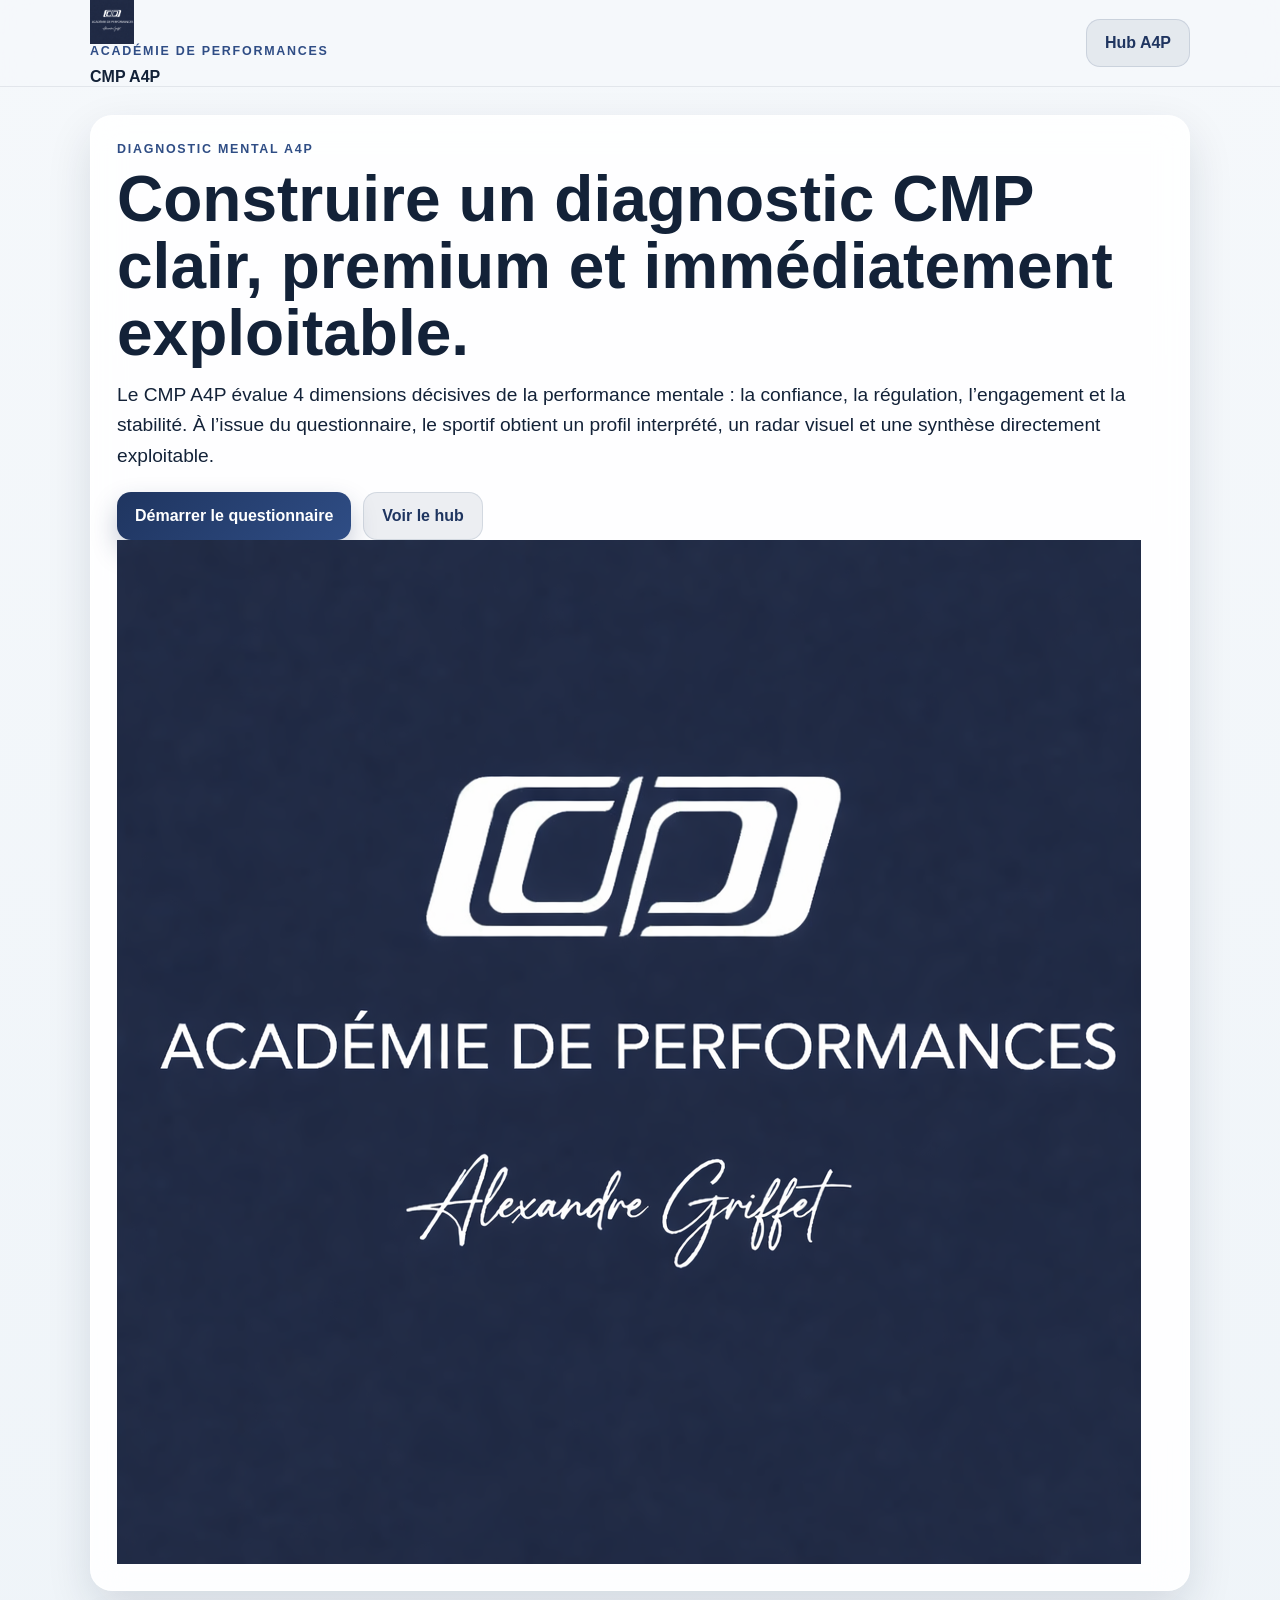
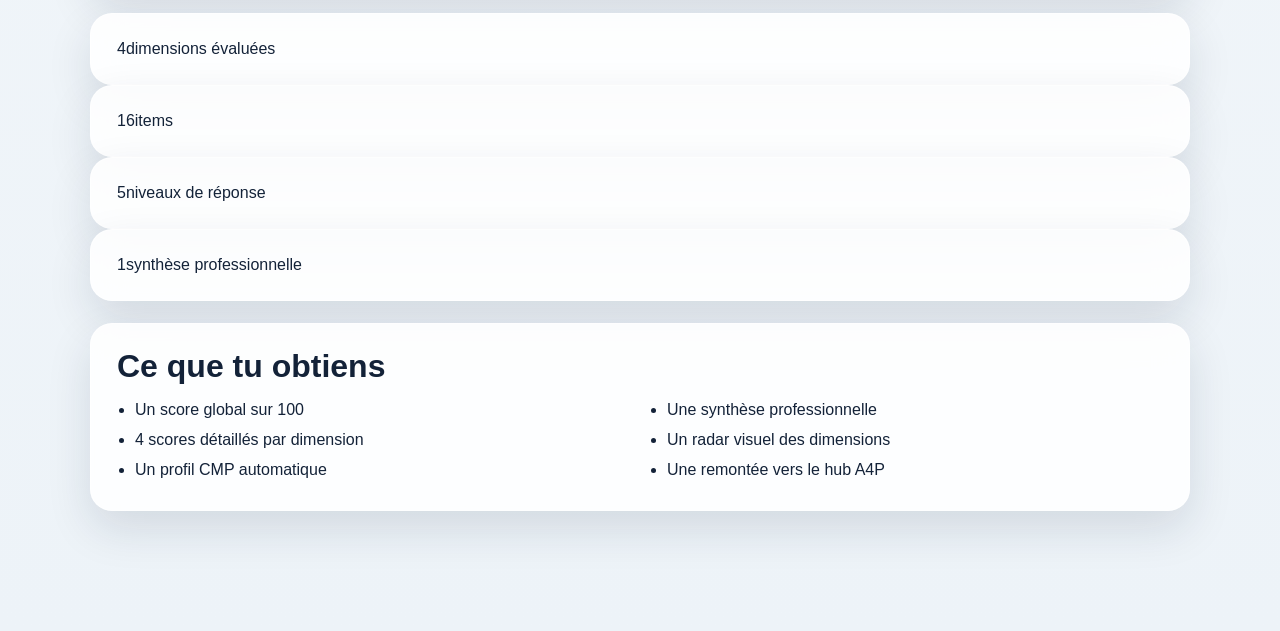
==== commit ce3c10ac: "Add files via upload" ====
--- a/index.html
+++ b/index.html
@@ -7,52 +7,58 @@
   <link rel="stylesheet" href="css/style.css" />
 </head>
 <body>
-  <header class="hero hero-home">
-    <div class="overlay"></div>
-    <div class="hero-inner container">
-      <img src="assets/logo-a4p.png" alt="Académie de Performances" class="hero-logo" />
-      <div class="hero-copy">
-        <p class="eyebrow">Diagnostic mental A4P</p>
-        <h1>Test CMP A4P</h1>
-        <p class="lead">Un questionnaire premium pour évaluer 4 dimensions clés du fonctionnement mental en performance : confiance, régulation, engagement et stabilité.</p>
-        <div class="button-row">
-          <a class="btn btn-primary" href="test.html">Commencer le questionnaire</a>
-          <a class="btn btn-secondary" href="hub.html">Voir le hub local</a>
+  <header class="topbar topbar-home">
+    <div class="container topbar-inner">
+      <div class="brand-inline">
+        <img src="assets/logo-a4p.png" alt="Académie de Performances" class="topbar-logo topbar-logo-large" />
+        <div>
+          <p class="eyebrow">Académie de Performances</p>
+          <strong class="brand-title">CMP A4P</strong>
         </div>
       </div>
+      <a class="btn btn-secondary btn-small" href="hub.html">Hub A4P</a>
     </div>
   </header>
 
-  <main class="container page-stack">
-    <section class="card">
-      <h2>Ce que tu obtiens</h2>
-      <div class="grid-2">
-        <div>
-          <ul class="nice-list">
-            <li>Un score global sur 100</li>
-            <li>4 scores détaillés par dimension</li>
-            <li>Un profil CMP automatique</li>
-          </ul>
+  <main class="container page-stack page-home">
+    <section class="hero-card card">
+      <div class="hero-grid">
+        <div class="hero-content">
+          <p class="eyebrow">Diagnostic mental A4P</p>
+          <h1>Construire un diagnostic CMP clair, premium et immédiatement exploitable.</h1>
+          <p class="lead muted-strong">Le CMP A4P évalue 4 dimensions décisives de la performance mentale : la confiance, la régulation, l’engagement et la stabilité. À l’issue du questionnaire, le sportif obtient un profil interprété, un radar visuel et une synthèse directement exploitable.</p>
+          <div class="button-row">
+            <a class="btn btn-primary" href="test.html">Démarrer le questionnaire</a>
+            <a class="btn btn-secondary" href="hub.html">Voir le hub</a>
+          </div>
         </div>
-        <div>
-          <ul class="nice-list">
-            <li>Une synthèse professionnelle</li>
-            <li>Un radar visuel des dimensions</li>
-            <li>Une remontée vers le hub A4P</li>
-          </ul>
+        <div class="hero-brand-panel">
+          <img src="assets/logo-a4p.png" alt="Académie de Performances" class="hero-panel-logo" />
         </div>
       </div>
     </section>
 
+    <section class="stats-grid">
+      <article class="card stat-card"><span class="stat-number">4</span><span class="stat-label">dimensions évaluées</span></article>
+      <article class="card stat-card"><span class="stat-number">16</span><span class="stat-label">items</span></article>
+      <article class="card stat-card"><span class="stat-number">5</span><span class="stat-label">niveaux de réponse</span></article>
+      <article class="card stat-card"><span class="stat-number">1</span><span class="stat-label">synthèse professionnelle</span></article>
+    </section>
+
     <section class="card">
-      <h2>Dimensions évaluées</h2>
-      <div class="chip-row">
-        <span class="chip">Confiance</span>
-        <span class="chip">Régulation</span>
-        <span class="chip">Engagement</span>
-        <span class="chip">Stabilité</span>
+      <h2>Ce que tu obtiens</h2>
+      <div class="grid-2">
+        <ul class="nice-list">
+          <li>Un score global sur 100</li>
+          <li>4 scores détaillés par dimension</li>
+          <li>Un profil CMP automatique</li>
+        </ul>
+        <ul class="nice-list">
+          <li>Une synthèse professionnelle</li>
+          <li>Un radar visuel des dimensions</li>
+          <li>Une remontée vers le hub A4P</li>
+        </ul>
       </div>
-      <p class="muted">Le questionnaire s’appuie sur 16 affirmations et une échelle de réponse en 5 points. Les résultats sont conservés dans le navigateur pour afficher le rapport et alimenter le hub local A4P.</p>
     </section>
   </main>
 </body>
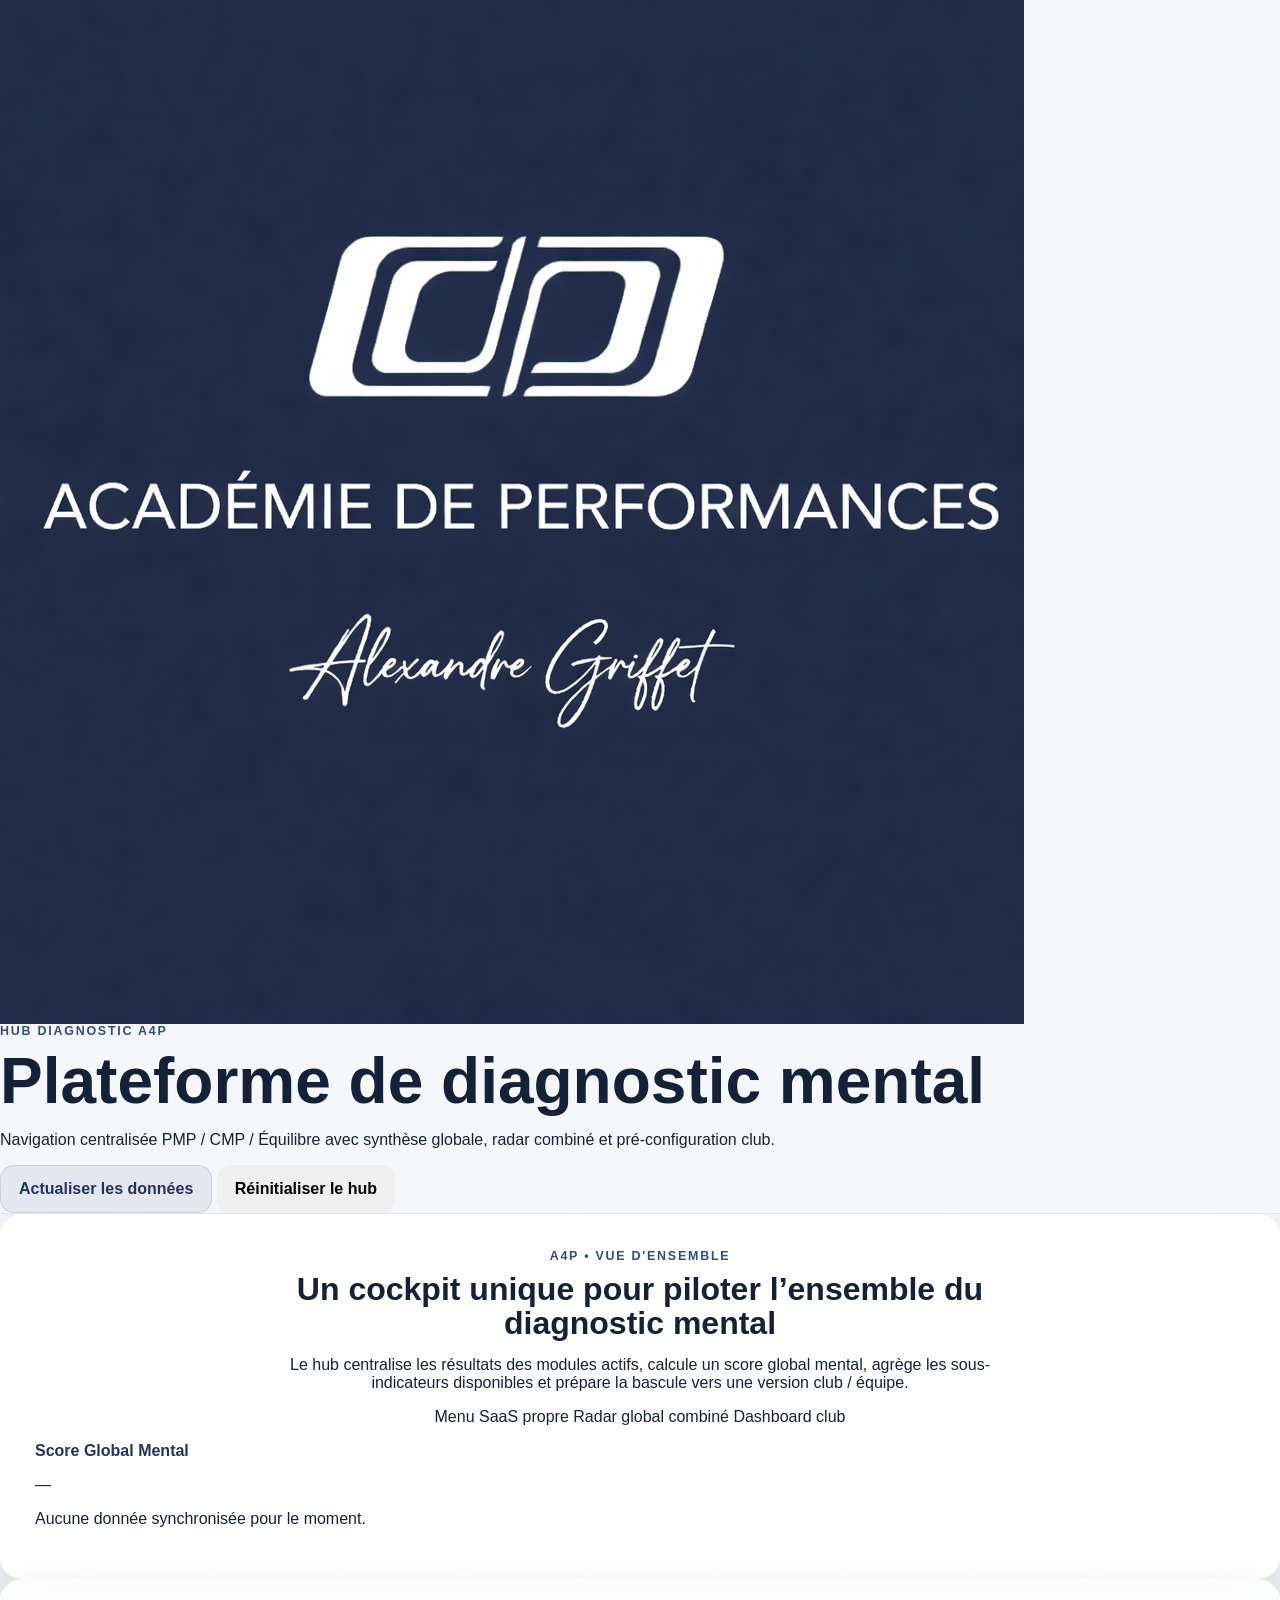
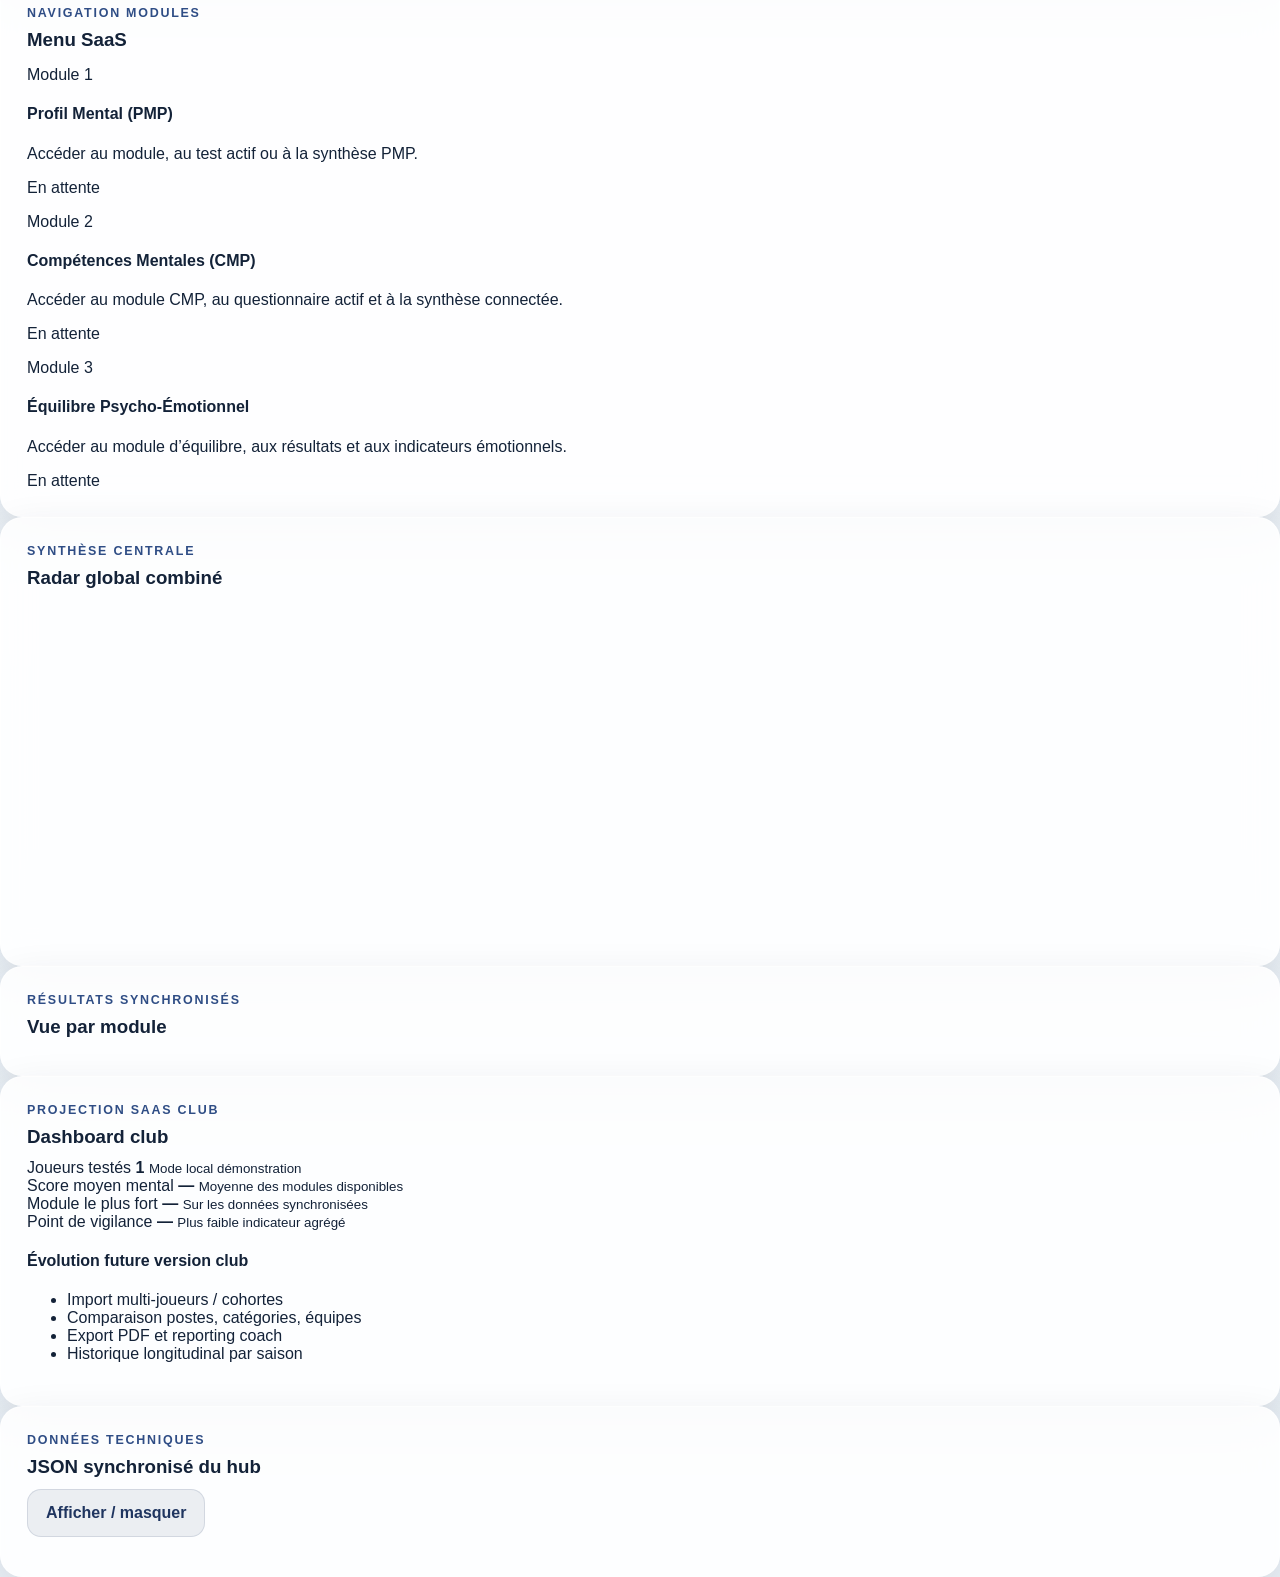
==== commit 65600d26: "Add files via upload" ====
--- a/index.html
+++ b/index.html
@@ -3,63 +3,165 @@
 <head>
   <meta charset="UTF-8" />
   <meta name="viewport" content="width=device-width, initial-scale=1.0" />
-  <title>CMP A4P — Académie de Performances</title>
+  <title>Hub A4P V5 — Diagnostic mental</title>
   <link rel="stylesheet" href="css/style.css" />
 </head>
 <body>
-  <header class="topbar topbar-home">
-    <div class="container topbar-inner">
-      <div class="brand-inline">
-        <img src="assets/logo-a4p.png" alt="Académie de Performances" class="topbar-logo topbar-logo-large" />
+  <div class="page-shell">
+    <header class="topbar">
+      <div class="brand-row">
+        <img src="assets/logo-a4p.png" alt="Académie de Performances A4P" class="brand-logo" />
         <div>
-          <p class="eyebrow">Académie de Performances</p>
-          <strong class="brand-title">CMP A4P</strong>
+          <p class="eyebrow">Hub Diagnostic A4P</p>
+          <h1>Plateforme de diagnostic mental</h1>
+          <p class="subtext">Navigation centralisée PMP / CMP / Équilibre avec synthèse globale, radar combiné et pré-configuration club.</p>
         </div>
       </div>
-      <a class="btn btn-secondary btn-small" href="hub.html">Hub A4P</a>
-    </div>
-  </header>
+      <div class="top-actions">
+        <button class="btn btn-secondary" id="btn-refresh">Actualiser les données</button>
+        <button class="btn btn-ghost" id="btn-reset">Réinitialiser le hub</button>
+      </div>
+    </header>
 
-  <main class="container page-stack page-home">
-    <section class="hero-card card">
-      <div class="hero-grid">
-        <div class="hero-content">
-          <p class="eyebrow">Diagnostic mental A4P</p>
-          <h1>Construire un diagnostic CMP clair, premium et immédiatement exploitable.</h1>
-          <p class="lead muted-strong">Le CMP A4P évalue 4 dimensions décisives de la performance mentale : la confiance, la régulation, l’engagement et la stabilité. À l’issue du questionnaire, le sportif obtient un profil interprété, un radar visuel et une synthèse directement exploitable.</p>
-          <div class="button-row">
-            <a class="btn btn-primary" href="test.html">Démarrer le questionnaire</a>
-            <a class="btn btn-secondary" href="hub.html">Voir le hub</a>
+    <main class="layout">
+      <section class="card hero-card">
+        <div class="hero-copy">
+          <p class="eyebrow">A4P • Vue d'ensemble</p>
+          <h2>Un cockpit unique pour piloter l’ensemble du diagnostic mental</h2>
+          <p>Le hub centralise les résultats des modules actifs, calcule un score global mental, agrège les sous-indicateurs disponibles et prépare la bascule vers une version club / équipe.</p>
+          <div class="hero-badges">
+            <span class="pill">Menu SaaS propre</span>
+            <span class="pill">Radar global combiné</span>
+            <span class="pill">Dashboard club</span>
           </div>
         </div>
-        <div class="hero-brand-panel">
-          <img src="assets/logo-a4p.png" alt="Académie de Performances" class="hero-panel-logo" />
+        <div class="score-panel">
+          <p class="score-label">Score global mental</p>
+          <div class="score-ring">
+            <span id="global-score">—</span>
+          </div>
+          <p class="score-meta" id="global-score-meta">Aucune donnée synchronisée pour le moment.</p>
         </div>
-      </div>
-    </section>
+      </section>
 
-    <section class="stats-grid">
-      <article class="card stat-card"><span class="stat-number">4</span><span class="stat-label">dimensions évaluées</span></article>
-      <article class="card stat-card"><span class="stat-number">16</span><span class="stat-label">items</span></article>
-      <article class="card stat-card"><span class="stat-number">5</span><span class="stat-label">niveaux de réponse</span></article>
-      <article class="card stat-card"><span class="stat-number">1</span><span class="stat-label">synthèse professionnelle</span></article>
-    </section>
+      <section class="grid two-up">
+        <article class="card">
+          <div class="section-head">
+            <div>
+              <p class="eyebrow">Navigation modules</p>
+              <h3>Menu SaaS</h3>
+            </div>
+          </div>
+          <div class="module-grid">
+            <a class="module-card" id="link-pmp" href="#" target="_blank" rel="noopener noreferrer">
+              <div>
+                <p class="module-kicker">Module 1</p>
+                <h4>Profil Mental (PMP)</h4>
+                <p>Accéder au module, au test actif ou à la synthèse PMP.</p>
+              </div>
+              <span class="module-status" id="status-pmp">En attente</span>
+            </a>
 
-    <section class="card">
-      <h2>Ce que tu obtiens</h2>
-      <div class="grid-2">
-        <ul class="nice-list">
-          <li>Un score global sur 100</li>
-          <li>4 scores détaillés par dimension</li>
-          <li>Un profil CMP automatique</li>
-        </ul>
-        <ul class="nice-list">
-          <li>Une synthèse professionnelle</li>
-          <li>Un radar visuel des dimensions</li>
-          <li>Une remontée vers le hub A4P</li>
-        </ul>
-      </div>
-    </section>
-  </main>
+            <a class="module-card is-active" id="link-cmp" href="#" target="_blank" rel="noopener noreferrer">
+              <div>
+                <p class="module-kicker">Module 2</p>
+                <h4>Compétences Mentales (CMP)</h4>
+                <p>Accéder au module CMP, au questionnaire actif et à la synthèse connectée.</p>
+              </div>
+              <span class="module-status" id="status-cmp">En attente</span>
+            </a>
+
+            <a class="module-card" id="link-epe" href="#" target="_blank" rel="noopener noreferrer">
+              <div>
+                <p class="module-kicker">Module 3</p>
+                <h4>Équilibre Psycho-Émotionnel</h4>
+                <p>Accéder au module d’équilibre, aux résultats et aux indicateurs émotionnels.</p>
+              </div>
+              <span class="module-status" id="status-epe">En attente</span>
+            </a>
+          </div>
+        </article>
+
+        <article class="card">
+          <div class="section-head">
+            <div>
+              <p class="eyebrow">Synthèse centrale</p>
+              <h3>Radar global combiné</h3>
+            </div>
+          </div>
+          <div class="radar-wrap">
+            <canvas id="global-radar" width="420" height="340" aria-label="Radar global combiné"></canvas>
+          </div>
+          <div class="legend-list" id="legend-list"></div>
+        </article>
+      </section>
+
+      <section class="grid two-up">
+        <article class="card">
+          <div class="section-head">
+            <div>
+              <p class="eyebrow">Résultats synchronisés</p>
+              <h3>Vue par module</h3>
+            </div>
+          </div>
+          <div id="module-results" class="stack"></div>
+        </article>
+
+        <article class="card">
+          <div class="section-head">
+            <div>
+              <p class="eyebrow">Projection SaaS club</p>
+              <h3>Dashboard club</h3>
+            </div>
+          </div>
+          <div class="kpi-grid">
+            <div class="kpi-card">
+              <span class="kpi-label">Joueurs testés</span>
+              <strong id="club-tested">1</strong>
+              <small>Mode local démonstration</small>
+            </div>
+            <div class="kpi-card">
+              <span class="kpi-label">Score moyen mental</span>
+              <strong id="club-avg">—</strong>
+              <small>Moyenne des modules disponibles</small>
+            </div>
+            <div class="kpi-card">
+              <span class="kpi-label">Module le plus fort</span>
+              <strong id="club-best">—</strong>
+              <small>Sur les données synchronisées</small>
+            </div>
+            <div class="kpi-card">
+              <span class="kpi-label">Point de vigilance</span>
+              <strong id="club-watch">—</strong>
+              <small>Plus faible indicateur agrégé</small>
+            </div>
+          </div>
+          <div class="future-box">
+            <h4>Évolution future version club</h4>
+            <ul>
+              <li>Import multi-joueurs / cohortes</li>
+              <li>Comparaison postes, catégories, équipes</li>
+              <li>Export PDF et reporting coach</li>
+              <li>Historique longitudinal par saison</li>
+            </ul>
+          </div>
+        </article>
+      </section>
+
+      <section class="card">
+        <div class="section-head">
+          <div>
+            <p class="eyebrow">Données techniques</p>
+            <h3>JSON synchronisé du hub</h3>
+          </div>
+          <button class="btn btn-secondary" id="toggle-json">Afficher / masquer</button>
+        </div>
+        <pre id="json-view" class="json-view is-hidden"></pre>
+      </section>
+    </main>
+  </div>
+
+  <script src="js/config.js"></script>
+  <script src="js/hub.js"></script>
 </body>
 </html>
--- a/css/style.css
+++ b/css/style.css
@@ -169,3 +169,53 @@
   .scale-label { min-height: 62px; flex-direction: row; justify-content: flex-start; gap: 12px; text-align: left; padding: 12px 14px; }
   .score-row { grid-template-columns: 1fr; }
 }
+
+
+.brand-inline{display:flex;align-items:center;gap:14px;min-width:0}
+.brand-title{display:block;font-size:1.15rem;color:var(--primary)}
+.topbar-home{position:relative;background:transparent;border-bottom:0;padding-top:10px}
+.topbar-logo-large{height:52px}
+.page-home{padding-top:12px}
+.hero-card{padding:34px;background:linear-gradient(135deg,#ffffff 0%,rgba(255,255,255,.95) 100%)}
+.hero-grid{display:grid;grid-template-columns:minmax(0,1.4fr) minmax(260px,.8fr);gap:26px;align-items:center}
+.hero-brand-panel{border-radius:24px;background:linear-gradient(135deg,#1b2e57 0%, #233d72 100%);padding:22px;display:grid;place-items:center;min-height:260px;box-shadow:inset 0 1px 0 rgba(255,255,255,.08)}
+.hero-panel-logo{width:min(100%,360px);filter:drop-shadow(0 10px 25px rgba(0,0,0,.22))}
+.muted-strong{color:var(--muted);max-width:740px}
+.btn-small{min-height:42px;padding:0 14px;font-size:.95rem}
+.stats-grid{display:grid;grid-template-columns:repeat(4,minmax(0,1fr));gap:16px}
+.stat-card{text-align:center;padding:22px}
+.stat-number{display:block;font-size:2rem;font-weight:800;color:var(--primary);line-height:1}
+.stat-label{display:block;margin-top:8px;color:var(--muted);font-weight:700}
+.results-page .card p,.results-page .card li{font-size:1.02rem;line-height:1.7}
+.hero-summary-card{padding:28px 30px}
+.hero-score{display:grid;grid-template-columns:repeat(3,minmax(0,1fr));gap:12px;margin-top:18px}
+.hero-score .meta-pill{justify-content:center}
+.section-text{font-size:1.04rem;line-height:1.78;color:var(--text)}
+.section-heading{margin-bottom:10px}
+#radar-chart{width:min(100%,380px)!important;height:auto}
+.radar-card{min-height:420px}
+.result-root-stack{display:grid;gap:20px}
+.details-block summary{cursor:pointer;font-weight:700;color:var(--primary)}
+.details-block[open] summary{margin-bottom:12px}
+.hub-dims{display:grid;gap:14px;margin-top:16px}
+.hub-note{margin-top:16px}
+@media (max-width: 960px){
+  .hero-grid{grid-template-columns:1fr}
+  .hero-brand-panel{order:-1;min-height:200px}
+  .stats-grid{grid-template-columns:repeat(2,minmax(0,1fr))}
+  .hero-score{grid-template-columns:1fr}
+}
+@media (max-width: 680px){
+  .topbar-inner{min-height:68px}
+  .topbar-logo{height:40px}
+  .back-link{font-size:.98rem}
+  .hero-card{padding:22px}
+  .hero-brand-panel{min-height:140px;padding:16px}
+  .hero-panel-logo{width:min(100%,250px)}
+  .stats-grid{grid-template-columns:1fr 1fr}
+  .stat-card{padding:18px}
+  .hero-summary-card{padding:22px}
+  .hero-score .meta-pill{justify-content:flex-start}
+  .results-page .card p,.results-page .card li{font-size:1rem}
+  .radar-card{min-height:auto}
+}
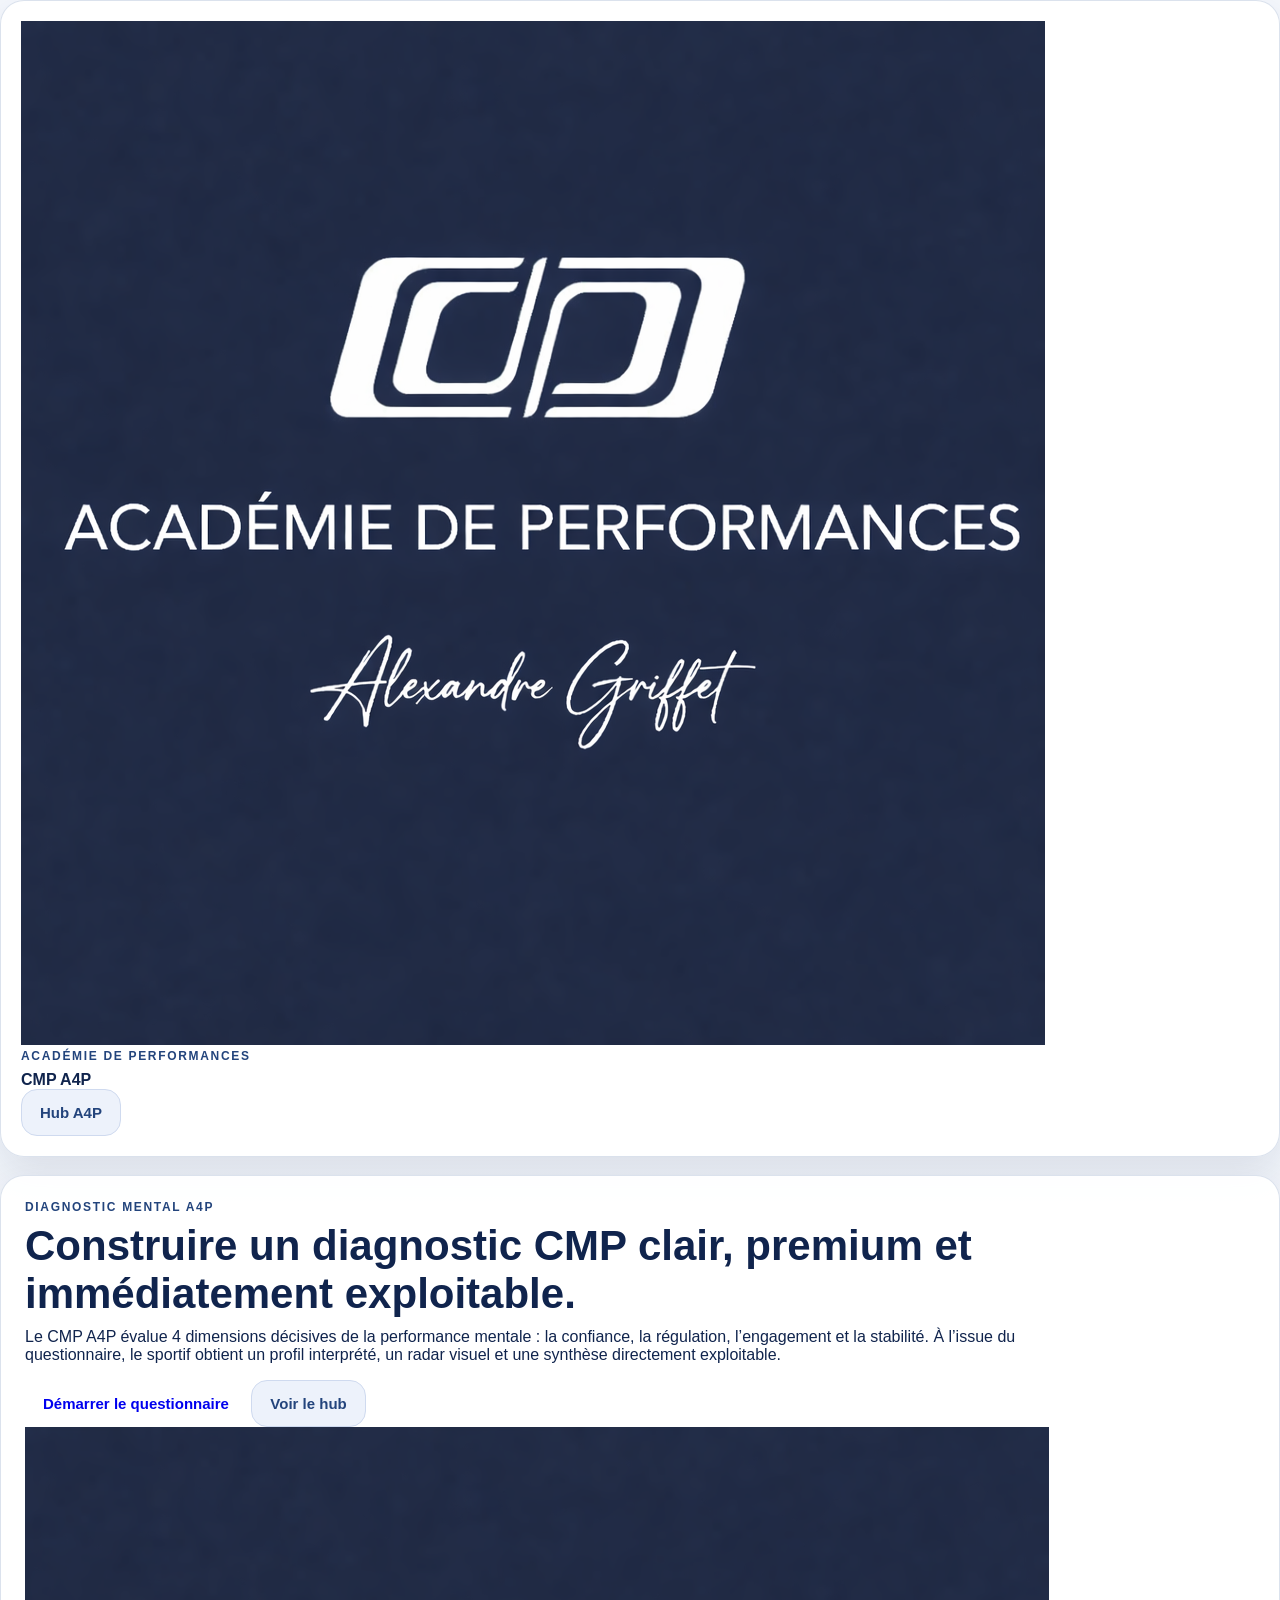
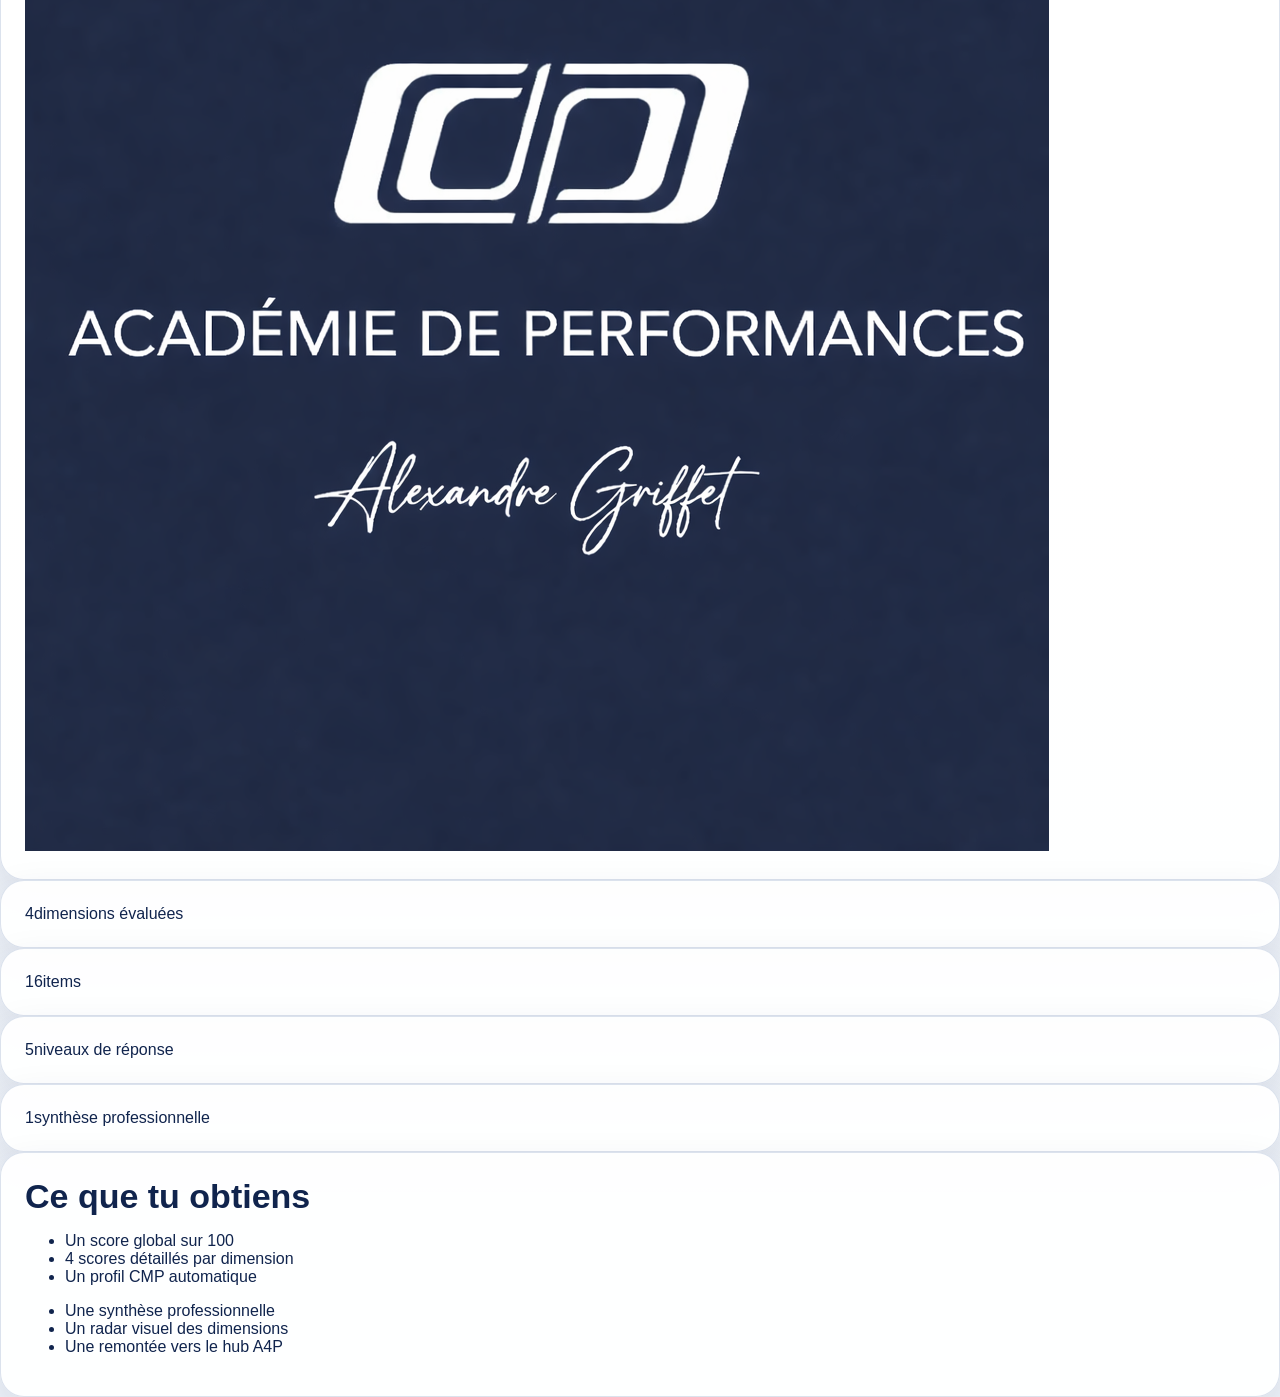
==== commit dad78951: "Add files via upload" ====
--- a/index.html
+++ b/index.html
@@ -3,165 +3,63 @@
 <head>
   <meta charset="UTF-8" />
   <meta name="viewport" content="width=device-width, initial-scale=1.0" />
-  <title>Hub A4P V5 — Diagnostic mental</title>
+  <title>CMP A4P — Académie de Performances</title>
   <link rel="stylesheet" href="css/style.css" />
 </head>
 <body>
-  <div class="page-shell">
-    <header class="topbar">
-      <div class="brand-row">
-        <img src="assets/logo-a4p.png" alt="Académie de Performances A4P" class="brand-logo" />
+  <header class="topbar topbar-home">
+    <div class="container topbar-inner">
+      <div class="brand-inline">
+        <img src="assets/logo-a4p.png" alt="Académie de Performances" class="topbar-logo topbar-logo-large" />
         <div>
-          <p class="eyebrow">Hub Diagnostic A4P</p>
-          <h1>Plateforme de diagnostic mental</h1>
-          <p class="subtext">Navigation centralisée PMP / CMP / Équilibre avec synthèse globale, radar combiné et pré-configuration club.</p>
+          <p class="eyebrow">Académie de Performances</p>
+          <strong class="brand-title">CMP A4P</strong>
         </div>
       </div>
-      <div class="top-actions">
-        <button class="btn btn-secondary" id="btn-refresh">Actualiser les données</button>
-        <button class="btn btn-ghost" id="btn-reset">Réinitialiser le hub</button>
-      </div>
-    </header>
+      <a class="btn btn-secondary btn-small" href="hub.html">Hub A4P</a>
+    </div>
+  </header>
 
-    <main class="layout">
-      <section class="card hero-card">
-        <div class="hero-copy">
-          <p class="eyebrow">A4P • Vue d'ensemble</p>
-          <h2>Un cockpit unique pour piloter l’ensemble du diagnostic mental</h2>
-          <p>Le hub centralise les résultats des modules actifs, calcule un score global mental, agrège les sous-indicateurs disponibles et prépare la bascule vers une version club / équipe.</p>
-          <div class="hero-badges">
-            <span class="pill">Menu SaaS propre</span>
-            <span class="pill">Radar global combiné</span>
-            <span class="pill">Dashboard club</span>
+  <main class="container page-stack page-home">
+    <section class="hero-card card">
+      <div class="hero-grid">
+        <div class="hero-content">
+          <p class="eyebrow">Diagnostic mental A4P</p>
+          <h1>Construire un diagnostic CMP clair, premium et immédiatement exploitable.</h1>
+          <p class="lead muted-strong">Le CMP A4P évalue 4 dimensions décisives de la performance mentale : la confiance, la régulation, l’engagement et la stabilité. À l’issue du questionnaire, le sportif obtient un profil interprété, un radar visuel et une synthèse directement exploitable.</p>
+          <div class="button-row">
+            <a class="btn btn-primary" href="test.html">Démarrer le questionnaire</a>
+            <a class="btn btn-secondary" href="hub.html">Voir le hub</a>
           </div>
         </div>
-        <div class="score-panel">
-          <p class="score-label">Score global mental</p>
-          <div class="score-ring">
-            <span id="global-score">—</span>
-          </div>
-          <p class="score-meta" id="global-score-meta">Aucune donnée synchronisée pour le moment.</p>
+        <div class="hero-brand-panel">
+          <img src="assets/logo-a4p.png" alt="Académie de Performances" class="hero-panel-logo" />
         </div>
-      </section>
+      </div>
+    </section>
 
-      <section class="grid two-up">
-        <article class="card">
-          <div class="section-head">
-            <div>
-              <p class="eyebrow">Navigation modules</p>
-              <h3>Menu SaaS</h3>
-            </div>
-          </div>
-          <div class="module-grid">
-            <a class="module-card" id="link-pmp" href="#" target="_blank" rel="noopener noreferrer">
-              <div>
-                <p class="module-kicker">Module 1</p>
-                <h4>Profil Mental (PMP)</h4>
-                <p>Accéder au module, au test actif ou à la synthèse PMP.</p>
-              </div>
-              <span class="module-status" id="status-pmp">En attente</span>
-            </a>
+    <section class="stats-grid">
+      <article class="card stat-card"><span class="stat-number">4</span><span class="stat-label">dimensions évaluées</span></article>
+      <article class="card stat-card"><span class="stat-number">16</span><span class="stat-label">items</span></article>
+      <article class="card stat-card"><span class="stat-number">5</span><span class="stat-label">niveaux de réponse</span></article>
+      <article class="card stat-card"><span class="stat-number">1</span><span class="stat-label">synthèse professionnelle</span></article>
+    </section>
 
-            <a class="module-card is-active" id="link-cmp" href="#" target="_blank" rel="noopener noreferrer">
-              <div>
-                <p class="module-kicker">Module 2</p>
-                <h4>Compétences Mentales (CMP)</h4>
-                <p>Accéder au module CMP, au questionnaire actif et à la synthèse connectée.</p>
-              </div>
-              <span class="module-status" id="status-cmp">En attente</span>
-            </a>
-
-            <a class="module-card" id="link-epe" href="#" target="_blank" rel="noopener noreferrer">
-              <div>
-                <p class="module-kicker">Module 3</p>
-                <h4>Équilibre Psycho-Émotionnel</h4>
-                <p>Accéder au module d’équilibre, aux résultats et aux indicateurs émotionnels.</p>
-              </div>
-              <span class="module-status" id="status-epe">En attente</span>
-            </a>
-          </div>
-        </article>
-
-        <article class="card">
-          <div class="section-head">
-            <div>
-              <p class="eyebrow">Synthèse centrale</p>
-              <h3>Radar global combiné</h3>
-            </div>
-          </div>
-          <div class="radar-wrap">
-            <canvas id="global-radar" width="420" height="340" aria-label="Radar global combiné"></canvas>
-          </div>
-          <div class="legend-list" id="legend-list"></div>
-        </article>
-      </section>
-
-      <section class="grid two-up">
-        <article class="card">
-          <div class="section-head">
-            <div>
-              <p class="eyebrow">Résultats synchronisés</p>
-              <h3>Vue par module</h3>
-            </div>
-          </div>
-          <div id="module-results" class="stack"></div>
-        </article>
-
-        <article class="card">
-          <div class="section-head">
-            <div>
-              <p class="eyebrow">Projection SaaS club</p>
-              <h3>Dashboard club</h3>
-            </div>
-          </div>
-          <div class="kpi-grid">
-            <div class="kpi-card">
-              <span class="kpi-label">Joueurs testés</span>
-              <strong id="club-tested">1</strong>
-              <small>Mode local démonstration</small>
-            </div>
-            <div class="kpi-card">
-              <span class="kpi-label">Score moyen mental</span>
-              <strong id="club-avg">—</strong>
-              <small>Moyenne des modules disponibles</small>
-            </div>
-            <div class="kpi-card">
-              <span class="kpi-label">Module le plus fort</span>
-              <strong id="club-best">—</strong>
-              <small>Sur les données synchronisées</small>
-            </div>
-            <div class="kpi-card">
-              <span class="kpi-label">Point de vigilance</span>
-              <strong id="club-watch">—</strong>
-              <small>Plus faible indicateur agrégé</small>
-            </div>
-          </div>
-          <div class="future-box">
-            <h4>Évolution future version club</h4>
-            <ul>
-              <li>Import multi-joueurs / cohortes</li>
-              <li>Comparaison postes, catégories, équipes</li>
-              <li>Export PDF et reporting coach</li>
-              <li>Historique longitudinal par saison</li>
-            </ul>
-          </div>
-        </article>
-      </section>
-
-      <section class="card">
-        <div class="section-head">
-          <div>
-            <p class="eyebrow">Données techniques</p>
-            <h3>JSON synchronisé du hub</h3>
-          </div>
-          <button class="btn btn-secondary" id="toggle-json">Afficher / masquer</button>
-        </div>
-        <pre id="json-view" class="json-view is-hidden"></pre>
-      </section>
-    </main>
-  </div>
-
-  <script src="js/config.js"></script>
-  <script src="js/hub.js"></script>
+    <section class="card">
+      <h2>Ce que tu obtiens</h2>
+      <div class="grid-2">
+        <ul class="nice-list">
+          <li>Un score global sur 100</li>
+          <li>4 scores détaillés par dimension</li>
+          <li>Un profil CMP automatique</li>
+        </ul>
+        <ul class="nice-list">
+          <li>Une synthèse professionnelle</li>
+          <li>Un radar visuel des dimensions</li>
+          <li>Une remontée vers le hub A4P</li>
+        </ul>
+      </div>
+    </section>
+  </main>
 </body>
 </html>
--- a/css/style.css
+++ b/css/style.css
@@ -1,221 +1,290 @@
 :root {
-  --bg: #eef3f8;
-  --surface: rgba(255,255,255,0.88);
-  --surface-strong: #ffffff;
-  --primary: #1f3560;
-  --primary-2: #2f4d85;
-  --text: #132238;
-  --muted: #5d6d84;
-  --line: rgba(19,34,56,0.08);
-  --success: #26a269;
-  --shadow: 0 18px 45px rgba(19,34,56,0.12);
-  --radius: 22px;
+  --bg: #eef2f8;
+  --card: #ffffff;
+  --ink: #10244d;
+  --muted: #5f6c86;
+  --line: #d8dfec;
+  --accent: #23447c;
+  --accent-2: #7398e4;
+  --success: #1f8b4c;
+  --warning: #b76b1b;
+  --danger: #b43b3b;
+  --shadow: 0 16px 40px rgba(16, 36, 77, 0.10);
+  --radius: 24px;
 }
 * { box-sizing: border-box; }
-html { scroll-behavior: smooth; }
+html, body { margin: 0; padding: 0; }
 body {
-  margin: 0;
-  font-family: Inter, -apple-system, BlinkMacSystemFont, "Segoe UI", Roboto, Arial, sans-serif;
-  color: var(--text);
-  background: linear-gradient(180deg, #f5f8fb 0%, #edf3f8 100%);
-}
-img { max-width: 100%; display: block; }
-a { color: inherit; text-decoration: none; }
-.container { width: min(1100px, calc(100% - 32px)); margin: 0 auto; }
-.page-stack { padding: 28px 0 120px; display: grid; gap: 22px; }
-.page-narrow { width: min(900px, calc(100% - 32px)); }
-.hero {
-  position: relative;
+  font-family: -apple-system, BlinkMacSystemFont, "Segoe UI", Roboto, Helvetica, Arial, sans-serif;
+  background: linear-gradient(180deg, #f4f7fc 0%, var(--bg) 100%);
+  color: var(--ink);
+}
+.page-shell {
+  width: min(1180px, calc(100% - 24px));
+  margin: 0 auto;
+  padding: 20px 0 32px;
+}
+.topbar, .card {
+  background: rgba(255,255,255,0.94);
+  border: 1px solid rgba(216,223,236,0.9);
+  box-shadow: var(--shadow);
+  border-radius: var(--radius);
+}
+.topbar {
+  padding: 20px;
+  margin-bottom: 18px;
+}
+.brand-row {
+  display: flex;
+  gap: 18px;
+  align-items: center;
+}
+.brand-logo {
+  width: 96px;
+  height: 96px;
+  object-fit: cover;
+  border-radius: 20px;
+  flex-shrink: 0;
+}
+.eyebrow {
+  text-transform: uppercase;
+  letter-spacing: 0.14em;
+  font-weight: 800;
+  font-size: 12px;
+  color: var(--accent);
+  margin: 0 0 8px;
+}
+h1, h2, h3, h4, p { margin-top: 0; }
+h1 { font-size: clamp(28px, 4.2vw, 42px); margin-bottom: 10px; }
+h2 { font-size: clamp(24px, 3.2vw, 34px); margin-bottom: 14px; }
+h3 { font-size: clamp(20px, 2.4vw, 28px); margin-bottom: 10px; }
+h4 { font-size: 22px; margin-bottom: 10px; }
+.subtext, .score-meta, .module-card p, .legend-list, .future-box li, .json-view, .module-summary p { color: var(--muted); }
+.top-actions {
+  display: flex;
+  gap: 12px;
+  margin-top: 16px;
+  flex-wrap: wrap;
+}
+.btn {
+  appearance: none;
+  border: none;
+  border-radius: 16px;
+  padding: 14px 18px;
+  font-size: 15px;
+  font-weight: 800;
+  cursor: pointer;
+  text-decoration: none;
+  display: inline-flex;
+  align-items: center;
+  justify-content: center;
+  transition: transform 0.15s ease, opacity 0.15s ease;
+}
+.btn:hover { transform: translateY(-1px); }
+.btn-secondary {
+  background: #edf2fb;
+  color: var(--accent);
+  border: 1px solid #cfdaef;
+}
+.btn-ghost {
+  background: transparent;
+  color: var(--muted);
+  border: 1px dashed #c6d0e2;
+}
+.layout { display: grid; gap: 18px; }
+.hero-card {
+  padding: 26px;
+  display: grid;
+  grid-template-columns: 1.4fr 320px;
+  gap: 18px;
+  align-items: center;
+}
+.hero-badges { display: flex; gap: 10px; flex-wrap: wrap; margin-top: 18px; }
+.pill {
+  padding: 10px 14px;
+  border-radius: 999px;
+  background: #edf2fb;
+  color: var(--accent);
+  border: 1px solid #d4dff1;
+  font-weight: 700;
+  font-size: 14px;
+}
+.score-panel {
+  border-radius: 22px;
+  padding: 22px;
+  background: linear-gradient(180deg, #17366a 0%, #264b8b 100%);
+  color: white;
+  min-height: 260px;
+  display: flex;
+  flex-direction: column;
+  align-items: center;
+  justify-content: center;
+}
+.score-label { font-size: 13px; text-transform: uppercase; letter-spacing: 0.12em; opacity: 0.88; }
+.score-ring {
+  width: 154px;
+  height: 154px;
+  border-radius: 50%;
+  display: grid;
+  place-items: center;
+  margin: 14px 0 10px;
+  background: radial-gradient(circle at center, rgba(12,24,46,0.92) 0 52%, transparent 53%), conic-gradient(from 0deg, #9db7f4 var(--score-angle, 0deg), rgba(255,255,255,0.18) 0deg);
+  box-shadow: inset 0 0 0 14px rgba(255,255,255,0.08);
+}
+.score-ring span { font-size: 42px; font-weight: 900; }
+.grid.two-up {
+  display: grid;
+  grid-template-columns: repeat(2, minmax(0, 1fr));
+  gap: 18px;
+}
+.card { padding: 24px; }
+.section-head {
+  display: flex;
+  align-items: center;
+  justify-content: space-between;
+  gap: 12px;
+  margin-bottom: 16px;
+}
+.module-grid, .stack { display: grid; gap: 14px; }
+.module-card {
+  display: flex;
+  justify-content: space-between;
+  gap: 14px;
+  padding: 18px;
+  border-radius: 22px;
+  border: 1px solid #d8dfec;
+  background: linear-gradient(180deg, #fff 0%, #f7f9fd 100%);
+  text-decoration: none;
+  color: inherit;
+}
+.module-card.is-active { border-color: #b7c8ea; box-shadow: inset 0 0 0 1px #d5e0f4; }
+.module-kicker { font-size: 12px; font-weight: 800; letter-spacing: 0.12em; text-transform: uppercase; color: var(--accent); margin-bottom: 8px; }
+.module-status {
+  align-self: start;
+  padding: 8px 12px;
+  border-radius: 999px;
+  font-weight: 800;
+  font-size: 13px;
+  background: #f1f4fa;
+  color: var(--muted);
+}
+.module-status.ready { background: #eaf8ef; color: var(--success); }
+.module-status.pending { background: #fff6ea; color: var(--warning); }
+.radar-wrap {
+  width: 100%;
   overflow: hidden;
-  min-height: 62vh;
-  background: radial-gradient(circle at top right, rgba(255,255,255,0.14), transparent 30%), linear-gradient(135deg, #1b2e57 0%, #223b71 100%);
-  color: #fff;
-}
-.hero-home { display: flex; align-items: center; }
-.overlay { position: absolute; inset: 0; background: rgba(8,17,35,0.18); }
-.hero-inner { position: relative; z-index: 1; display: grid; gap: 28px; padding: 40px 0; align-items: center; }
-.hero-logo { width: min(720px, 100%); margin: 0 auto; filter: drop-shadow(0 10px 25px rgba(0,0,0,0.25)); }
-.hero-copy { max-width: 760px; margin: 0 auto; text-align: center; }
-.eyebrow {
-  margin: 0 0 10px;
+  display: grid;
+  place-items: center;
+  min-height: 340px;
+}
+#global-radar { max-width: 100%; height: auto; }
+.legend-list {
+  display: grid;
+  gap: 10px;
+  margin-top: 8px;
+}
+.legend-item { display: flex; align-items: center; gap: 10px; font-size: 14px; }
+.legend-dot { width: 12px; height: 12px; border-radius: 50%; background: var(--accent); }
+.legend-dot.secondary { background: var(--accent-2); }
+.module-summary {
+  border: 1px solid #dde4f0;
+  border-radius: 20px;
+  padding: 16px;
+  background: #fbfcff;
+}
+.module-summary .summary-head {
+  display: flex;
+  justify-content: space-between;
+  gap: 12px;
+  align-items: center;
+  margin-bottom: 12px;
+}
+.badge-score {
+  border-radius: 999px;
+  background: #edf2fb;
+  color: var(--accent);
+  padding: 8px 12px;
+  font-weight: 800;
+  font-size: 13px;
+}
+.dimensions-grid {
+  display: grid;
+  gap: 10px;
+  margin-top: 12px;
+}
+.dim-row {
+  display: grid;
+  grid-template-columns: 110px 1fr 46px;
+  gap: 10px;
+  align-items: center;
+  font-size: 14px;
+}
+.progress-bar {
+  height: 10px;
+  border-radius: 999px;
+  background: #e9eef7;
+  overflow: hidden;
+}
+.progress-fill {
+  height: 100%;
+  border-radius: inherit;
+  background: linear-gradient(90deg, var(--accent), var(--accent-2));
+}
+.kpi-grid {
+  display: grid;
+  grid-template-columns: repeat(2, minmax(0, 1fr));
+  gap: 14px;
+}
+.kpi-card {
+  border-radius: 20px;
+  padding: 18px;
+  background: linear-gradient(180deg, #fff 0%, #f7f9fd 100%);
+  border: 1px solid #dbe2ee;
+}
+.kpi-label {
+  display: block;
+  font-size: 13px;
   text-transform: uppercase;
-  letter-spacing: .14em;
-  font-size: .78rem;
-  color: var(--primary-2);
-  font-weight: 700;
-}
-.hero .eyebrow { color: rgba(255,255,255,0.78); }
-h1, h2, h3 { margin: 0 0 12px; line-height: 1.05; }
-h1 { font-size: clamp(2rem, 5vw, 4rem); }
-h2 { font-size: clamp(1.3rem, 3vw, 2rem); }
-.lead {
-  margin: 0;
-  font-size: clamp(1rem, 2vw, 1.2rem);
-  line-height: 1.6;
-  color: inherit;
-}
-.muted { color: var(--muted); line-height: 1.65; }
-.card {
-  background: var(--surface);
-  border: 1px solid rgba(255,255,255,0.6);
-  backdrop-filter: blur(16px);
-  border-radius: var(--radius);
-  box-shadow: var(--shadow);
-  padding: 26px;
-}
-.intro-card { padding: 30px; }
-.button-row { display: flex; flex-wrap: wrap; gap: 12px; margin-top: 20px; }
-.center-row { justify-content: center; }
-.btn {
-  appearance: none; border: 0; cursor: pointer;
-  display: inline-flex; align-items: center; justify-content: center;
-  min-height: 48px; padding: 0 18px; border-radius: 14px;
-  font-weight: 700; font-size: 1rem; transition: .2s ease;
-}
-.btn:hover { transform: translateY(-1px); }
-.btn-primary {
-  background: linear-gradient(135deg, var(--primary) 0%, var(--primary-2) 100%);
-  color: #fff; box-shadow: 0 12px 26px rgba(31,53,96,0.25);
-}
-.btn-secondary {
-  background: rgba(31,53,96,0.08); color: var(--primary);
-  border: 1px solid rgba(31,53,96,0.12);
-}
-.topbar {
-  position: sticky; top: 0; z-index: 50;
-  background: rgba(245,248,251,0.88); backdrop-filter: blur(14px);
-  border-bottom: 1px solid var(--line);
-}
-.topbar-inner {
-  min-height: 74px; display: flex; align-items: center; justify-content: space-between; gap: 12px;
-}
-.topbar-logo { height: 44px; width: auto; }
-.back-link { font-weight: 700; color: var(--primary); }
-.grid-2 { display: grid; gap: 18px; grid-template-columns: repeat(2, minmax(0,1fr)); }
-.nice-list { margin: 0; padding-left: 18px; line-height: 1.85; }
-.chip-row { display: flex; gap: 10px; flex-wrap: wrap; margin: 10px 0 14px; }
-.chip {
-  display: inline-flex; align-items: center; padding: 10px 14px; border-radius: 999px;
-  background: rgba(31,53,96,0.08); color: var(--primary); font-weight: 700;
-}
-.identity-grid { display: grid; grid-template-columns: repeat(2, minmax(0,1fr)); gap: 14px; margin-top: 22px; }
-.field { display: grid; gap: 8px; }
-.field-full { grid-column: 1 / -1; }
-label { font-weight: 700; color: var(--primary); }
-input[type="text"] {
-  width: 100%; border: 1px solid rgba(19,34,56,0.12); background: #fff;
-  border-radius: 14px; min-height: 52px; padding: 0 14px; font-size: 1rem;
-}
-.progress-card { position: sticky; top: 86px; z-index: 40; }
-.progress-meta { display: flex; justify-content: space-between; gap: 12px; font-weight: 700; color: var(--primary); margin-bottom: 10px; }
-.progress-bar { height: 12px; background: rgba(31,53,96,0.08); border-radius: 999px; overflow: hidden; }
-#progress-fill { height: 100%; width: 0%; background: linear-gradient(90deg, var(--primary), #6d90d6); transition: width .2s ease; }
-.questions-stack { display: grid; gap: 18px; }
-.question-card { padding: 24px; }
-.question-head { display: flex; justify-content: space-between; gap: 12px; margin-bottom: 14px; }
-.question-index { color: var(--primary-2); font-weight: 800; }
-.dimension-badge { font-size: .82rem; padding: 8px 12px; border-radius: 999px; background: rgba(31,53,96,0.08); color: var(--primary); font-weight: 700; }
-.question-text { font-size: 1.12rem; line-height: 1.55; margin: 0 0 18px; }
-.scale { display: grid; grid-template-columns: repeat(5, minmax(0,1fr)); gap: 10px; }
-.scale-option { position: relative; }
-.scale-option input { position: absolute; opacity: 0; pointer-events: none; }
-.scale-label {
-  min-height: 78px; border-radius: 18px; background: #fff; border: 1px solid rgba(19,34,56,0.10);
-  display: flex; flex-direction: column; justify-content: center; align-items: center; gap: 6px;
-  padding: 10px; text-align: center; transition: .16s ease; cursor: pointer;
-}
-.scale-number { font-size: 1.2rem; font-weight: 800; color: var(--primary); }
-.scale-text { font-size: .8rem; color: var(--muted); line-height: 1.25; }
-.scale-option input:checked + .scale-label {
-  border-color: rgba(47,77,133,0.45); background: linear-gradient(180deg, #f4f7ff 0%, #eaf1ff 100%);
-  box-shadow: 0 12px 25px rgba(31,53,96,0.12);
-  transform: translateY(-1px);
-}
-.sticky-actions {
-  position: sticky; bottom: 0; z-index: 60; padding: 14px 0 18px;
-  background: linear-gradient(180deg, rgba(238,243,248,0) 0%, rgba(238,243,248,0.92) 24%, rgba(238,243,248,1) 100%);
-}
-.sticky-inner { display: flex; gap: 12px; justify-content: flex-end; }
-.hero-meta, .meta-grid { display: flex; flex-wrap: wrap; gap: 12px; }
-.meta-pill {
-  display: inline-flex; align-items: center; gap: 8px; padding: 10px 14px; border-radius: 999px;
-  background: rgba(31,53,96,0.08); color: var(--primary); font-weight: 700;
-}
-.score-grid { display: grid; gap: 14px; }
-.score-row { display: grid; grid-template-columns: 120px 1fr 48px; gap: 12px; align-items: center; }
-.score-label { font-weight: 700; color: var(--primary); text-transform: capitalize; }
-.score-track { height: 12px; background: rgba(31,53,96,0.08); border-radius: 999px; overflow: hidden; }
-.score-fill { height: 100%; background: linear-gradient(90deg, var(--primary), #7ea0e0); }
-.score-value { text-align: right; font-weight: 800; color: var(--primary); }
-.two-col { display: grid; gap: 18px; grid-template-columns: repeat(2, minmax(0,1fr)); }
-.panel-title { margin-bottom: 8px; }
-.radar-wrap { display: grid; place-items: center; }
-#radar-chart { width: min(100%, 460px); height: auto; }
-.empty-state { text-align: center; padding: 42px 26px; }
-.code-block {
-  margin: 0; padding: 16px; border-radius: 18px; background: #0f1d34; color: #dbe5ff;
-  overflow: auto; font-size: .9rem; line-height: 1.55;
-}
-@media (max-width: 860px) {
-  .grid-2, .two-col, .identity-grid { grid-template-columns: 1fr; }
-  .sticky-inner { justify-content: stretch; }
-  .sticky-inner .btn { flex: 1; }
-}
-@media (max-width: 680px) {
-  .container, .page-narrow { width: min(100% - 20px, 1000px); }
-  .hero { min-height: 50vh; }
-  .card { padding: 20px; border-radius: 18px; }
-  .scale { grid-template-columns: 1fr; }
-  .scale-label { min-height: 62px; flex-direction: row; justify-content: flex-start; gap: 12px; text-align: left; padding: 12px 14px; }
-  .score-row { grid-template-columns: 1fr; }
-}
-
-
-.brand-inline{display:flex;align-items:center;gap:14px;min-width:0}
-.brand-title{display:block;font-size:1.15rem;color:var(--primary)}
-.topbar-home{position:relative;background:transparent;border-bottom:0;padding-top:10px}
-.topbar-logo-large{height:52px}
-.page-home{padding-top:12px}
-.hero-card{padding:34px;background:linear-gradient(135deg,#ffffff 0%,rgba(255,255,255,.95) 100%)}
-.hero-grid{display:grid;grid-template-columns:minmax(0,1.4fr) minmax(260px,.8fr);gap:26px;align-items:center}
-.hero-brand-panel{border-radius:24px;background:linear-gradient(135deg,#1b2e57 0%, #233d72 100%);padding:22px;display:grid;place-items:center;min-height:260px;box-shadow:inset 0 1px 0 rgba(255,255,255,.08)}
-.hero-panel-logo{width:min(100%,360px);filter:drop-shadow(0 10px 25px rgba(0,0,0,.22))}
-.muted-strong{color:var(--muted);max-width:740px}
-.btn-small{min-height:42px;padding:0 14px;font-size:.95rem}
-.stats-grid{display:grid;grid-template-columns:repeat(4,minmax(0,1fr));gap:16px}
-.stat-card{text-align:center;padding:22px}
-.stat-number{display:block;font-size:2rem;font-weight:800;color:var(--primary);line-height:1}
-.stat-label{display:block;margin-top:8px;color:var(--muted);font-weight:700}
-.results-page .card p,.results-page .card li{font-size:1.02rem;line-height:1.7}
-.hero-summary-card{padding:28px 30px}
-.hero-score{display:grid;grid-template-columns:repeat(3,minmax(0,1fr));gap:12px;margin-top:18px}
-.hero-score .meta-pill{justify-content:center}
-.section-text{font-size:1.04rem;line-height:1.78;color:var(--text)}
-.section-heading{margin-bottom:10px}
-#radar-chart{width:min(100%,380px)!important;height:auto}
-.radar-card{min-height:420px}
-.result-root-stack{display:grid;gap:20px}
-.details-block summary{cursor:pointer;font-weight:700;color:var(--primary)}
-.details-block[open] summary{margin-bottom:12px}
-.hub-dims{display:grid;gap:14px;margin-top:16px}
-.hub-note{margin-top:16px}
-@media (max-width: 960px){
-  .hero-grid{grid-template-columns:1fr}
-  .hero-brand-panel{order:-1;min-height:200px}
-  .stats-grid{grid-template-columns:repeat(2,minmax(0,1fr))}
-  .hero-score{grid-template-columns:1fr}
-}
-@media (max-width: 680px){
-  .topbar-inner{min-height:68px}
-  .topbar-logo{height:40px}
-  .back-link{font-size:.98rem}
-  .hero-card{padding:22px}
-  .hero-brand-panel{min-height:140px;padding:16px}
-  .hero-panel-logo{width:min(100%,250px)}
-  .stats-grid{grid-template-columns:1fr 1fr}
-  .stat-card{padding:18px}
-  .hero-summary-card{padding:22px}
-  .hero-score .meta-pill{justify-content:flex-start}
-  .results-page .card p,.results-page .card li{font-size:1rem}
-  .radar-card{min-height:auto}
-}
+  letter-spacing: 0.08em;
+  color: var(--muted);
+  margin-bottom: 8px;
+}
+.kpi-card strong { font-size: 28px; display: block; margin-bottom: 8px; }
+.future-box {
+  margin-top: 14px;
+  border-radius: 20px;
+  padding: 18px;
+  background: #f8faff;
+  border: 1px dashed #c8d5ea;
+}
+.future-box ul { margin-bottom: 0; padding-left: 18px; }
+.json-view {
+  border-radius: 18px;
+  padding: 18px;
+  background: #0f2349;
+  color: #d6e6ff;
+  overflow: auto;
+  font-size: 13px;
+  line-height: 1.5;
+}
+.json-view.is-hidden { display: none; }
+.empty-state {
+  padding: 16px;
+  border-radius: 18px;
+  background: #f8faff;
+  border: 1px dashed #c8d5ea;
+  color: var(--muted);
+}
+@media (max-width: 900px) {
+  .hero-card, .grid.two-up { grid-template-columns: 1fr; }
+}
+@media (max-width: 640px) {
+  .page-shell { width: min(100% - 16px, 100%); padding-top: 12px; }
+  .topbar, .card { padding: 18px; border-radius: 22px; }
+  .brand-row { align-items: flex-start; }
+  .brand-logo { width: 82px; height: 82px; border-radius: 16px; }
+  .score-panel { min-height: auto; }
+  .kpi-grid { grid-template-columns: 1fr; }
+  .dim-row { grid-template-columns: 88px 1fr 40px; }
+  .module-card { flex-direction: column; }
+}
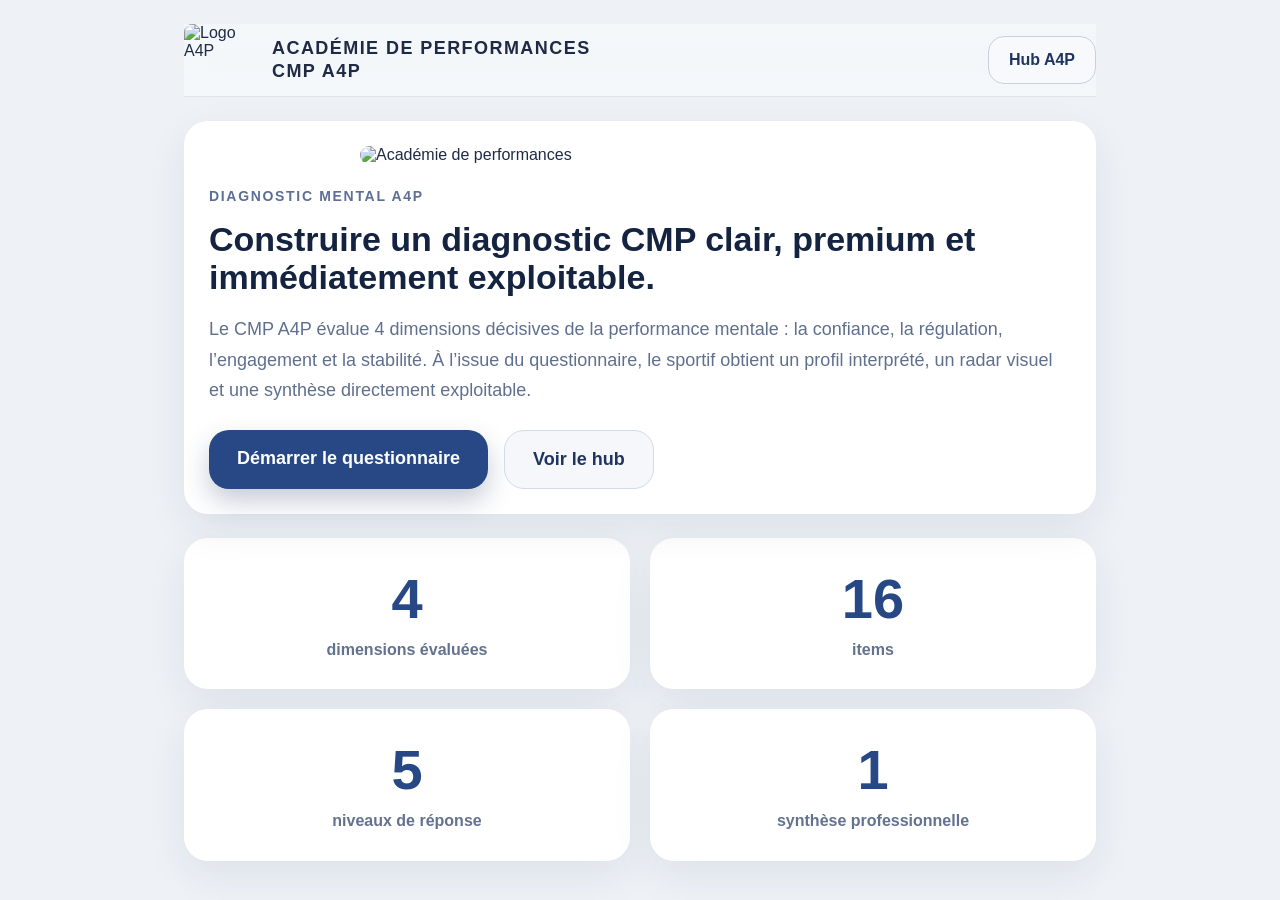
==== commit 2f17b476: "Update index.html" ====
--- a/index.html
+++ b/index.html
@@ -3,63 +3,265 @@
 <head>
   <meta charset="UTF-8" />
   <meta name="viewport" content="width=device-width, initial-scale=1.0" />
-  <title>CMP A4P — Académie de Performances</title>
+  <title>CMP A4P</title>
   <link rel="stylesheet" href="css/style.css" />
+  <script src="js/config.js"></script>
+  <style>
+    body {
+      margin: 0;
+      font-family: Arial, sans-serif;
+      background: #eef2f7;
+      color: #1f2a44;
+    }
+
+    .page {
+      max-width: 960px;
+      margin: 0 auto;
+      padding: 24px;
+    }
+
+    .topbar {
+      display: flex;
+      justify-content: space-between;
+      align-items: center;
+      gap: 16px;
+      margin-bottom: 24px;
+    }
+
+    .logo {
+      display: flex;
+      align-items: center;
+      gap: 16px;
+    }
+
+    .logo img {
+      width: 72px;
+      height: 72px;
+      object-fit: cover;
+      border-radius: 8px;
+    }
+
+    .logo-title {
+      font-size: 18px;
+      font-weight: 700;
+      line-height: 1.3;
+      letter-spacing: 0.08em;
+      text-transform: uppercase;
+    }
+
+    .hub-btn {
+      display: inline-block;
+      padding: 14px 20px;
+      border: 1px solid #c7d0e0;
+      border-radius: 16px;
+      background: #f7f9fc;
+      color: #1f3560;
+      text-decoration: none;
+      font-weight: 700;
+    }
+
+    .card {
+      background: white;
+      border-radius: 24px;
+      padding: 24px;
+      box-shadow: 0 14px 40px rgba(21, 37, 69, 0.08);
+      margin-bottom: 24px;
+    }
+
+    .hero-img {
+      width: 100%;
+      max-width: 560px;
+      display: block;
+      margin: 0 auto 24px;
+      border-radius: 24px;
+    }
+
+    .eyebrow {
+      color: #5d6f96;
+      font-size: 14px;
+      font-weight: 700;
+      letter-spacing: 0.12em;
+      text-transform: uppercase;
+      margin-bottom: 16px;
+    }
+
+    h1 {
+      font-size: 34px;
+      line-height: 1.12;
+      margin: 0 0 18px;
+      color: #14233f;
+    }
+
+    .lead {
+      font-size: 18px;
+      line-height: 1.7;
+      color: #5f6f8e;
+      margin-bottom: 24px;
+    }
+
+    .btn-row {
+      display: flex;
+      gap: 16px;
+      flex-wrap: wrap;
+      margin-top: 24px;
+    }
+
+    .btn-primary,
+    .btn-secondary {
+      display: inline-block;
+      padding: 18px 28px;
+      border-radius: 20px;
+      text-decoration: none;
+      font-weight: 700;
+      text-align: center;
+      font-size: 18px;
+    }
+
+    .btn-primary {
+      background: #274885;
+      color: white;
+    }
+
+    .btn-secondary {
+      background: #f5f7fb;
+      color: #1f3560;
+      border: 1px solid #d3dae8;
+    }
+
+    .grid {
+      display: grid;
+      grid-template-columns: repeat(2, minmax(0, 1fr));
+      gap: 20px;
+    }
+
+    .mini-card {
+      background: white;
+      border-radius: 24px;
+      padding: 28px 20px;
+      text-align: center;
+      box-shadow: 0 14px 40px rgba(21, 37, 69, 0.08);
+    }
+
+    .mini-number {
+      font-size: 56px;
+      font-weight: 800;
+      color: #274885;
+      margin-bottom: 8px;
+    }
+
+    .mini-label {
+      font-size: 16px;
+      line-height: 1.4;
+      color: #63728e;
+      font-weight: 700;
+    }
+
+    @media (max-width: 700px) {
+      h1 {
+        font-size: 26px;
+      }
+
+      .grid {
+        grid-template-columns: 1fr;
+      }
+
+      .topbar {
+        align-items: flex-start;
+        flex-direction: column;
+      }
+    }
+  </style>
 </head>
 <body>
-  <header class="topbar topbar-home">
-    <div class="container topbar-inner">
-      <div class="brand-inline">
-        <img src="assets/logo-a4p.png" alt="Académie de Performances" class="topbar-logo topbar-logo-large" />
-        <div>
-          <p class="eyebrow">Académie de Performances</p>
-          <strong class="brand-title">CMP A4P</strong>
+  <main class="page">
+    <header class="topbar">
+      <div class="logo">
+        <img src="assets/logo-a4p.jpg" alt="Logo A4P" />
+        <div class="logo-title">
+          Académie de performances<br />
+          CMP A4P
         </div>
       </div>
-      <a class="btn btn-secondary btn-small" href="hub.html">Hub A4P</a>
-    </div>
-  </header>
-
-  <main class="container page-stack page-home">
-    <section class="hero-card card">
-      <div class="hero-grid">
-        <div class="hero-content">
-          <p class="eyebrow">Diagnostic mental A4P</p>
-          <h1>Construire un diagnostic CMP clair, premium et immédiatement exploitable.</h1>
-          <p class="lead muted-strong">Le CMP A4P évalue 4 dimensions décisives de la performance mentale : la confiance, la régulation, l’engagement et la stabilité. À l’issue du questionnaire, le sportif obtient un profil interprété, un radar visuel et une synthèse directement exploitable.</p>
-          <div class="button-row">
-            <a class="btn btn-primary" href="test.html">Démarrer le questionnaire</a>
-            <a class="btn btn-secondary" href="hub.html">Voir le hub</a>
-          </div>
-        </div>
-        <div class="hero-brand-panel">
-          <img src="assets/logo-a4p.png" alt="Académie de Performances" class="hero-panel-logo" />
-        </div>
+
+      <a class="hub-btn" href="hub.html">Hub A4P</a>
+    </header>
+
+    <section class="card">
+      <img class="hero-img" src="assets/logo-a4p.jpg" alt="Académie de performances" />
+
+      <div class="eyebrow">Diagnostic mental A4P</div>
+      <h1>Construire un diagnostic CMP clair, premium et immédiatement exploitable.</h1>
+      <p class="lead">
+        Le CMP A4P évalue 4 dimensions décisives de la performance mentale :
+        la confiance, la régulation, l’engagement et la stabilité.
+        À l’issue du questionnaire, le sportif obtient un profil interprété,
+        un radar visuel et une synthèse directement exploitable.
+      </p>
+
+      <div class="btn-row">
+        <a id="start-test-btn" class="btn-primary" href="test.html">Démarrer le questionnaire</a>
+        <a class="btn-secondary" href="hub.html">Voir le hub</a>
       </div>
     </section>
 
-    <section class="stats-grid">
-      <article class="card stat-card"><span class="stat-number">4</span><span class="stat-label">dimensions évaluées</span></article>
-      <article class="card stat-card"><span class="stat-number">16</span><span class="stat-label">items</span></article>
-      <article class="card stat-card"><span class="stat-number">5</span><span class="stat-label">niveaux de réponse</span></article>
-      <article class="card stat-card"><span class="stat-number">1</span><span class="stat-label">synthèse professionnelle</span></article>
-    </section>
-
-    <section class="card">
-      <h2>Ce que tu obtiens</h2>
-      <div class="grid-2">
-        <ul class="nice-list">
-          <li>Un score global sur 100</li>
-          <li>4 scores détaillés par dimension</li>
-          <li>Un profil CMP automatique</li>
-        </ul>
-        <ul class="nice-list">
-          <li>Une synthèse professionnelle</li>
-          <li>Un radar visuel des dimensions</li>
-          <li>Une remontée vers le hub A4P</li>
-        </ul>
+    <section class="grid">
+      <div class="mini-card">
+        <div class="mini-number">4</div>
+        <div class="mini-label">dimensions évaluées</div>
+      </div>
+      <div class="mini-card">
+        <div class="mini-number">16</div>
+        <div class="mini-label">items</div>
+      </div>
+      <div class="mini-card">
+        <div class="mini-number">5</div>
+        <div class="mini-label">niveaux de réponse</div>
+      </div>
+      <div class="mini-card">
+        <div class="mini-number">1</div>
+        <div class="mini-label">synthèse professionnelle</div>
       </div>
     </section>
   </main>
+
+  <script>
+    (function () {
+      const btn = document.getElementById('start-test-btn');
+      if (!btn) return;
+
+      const params = new URLSearchParams(window.location.search);
+
+      const token = params.get('token') || '';
+      const moduleName = params.get('module') || 'CMP';
+      const playerId = params.get('playerId') || '';
+      const teamId = params.get('teamId') || '';
+      const clubId = params.get('clubId') || '';
+
+      const context = {
+        token,
+        module: moduleName,
+        playerId,
+        teamId,
+        clubId
+      };
+
+      const hasContext = token || playerId || teamId || clubId;
+
+      if (hasContext) {
+        localStorage.setItem('cmp_passation_context', JSON.stringify(context));
+      }
+
+      const nextParams = new URLSearchParams();
+
+      if (token) nextParams.set('token', token);
+      if (moduleName) nextParams.set('module', moduleName);
+      if (playerId) nextParams.set('playerId', playerId);
+      if (teamId) nextParams.set('teamId', teamId);
+      if (clubId) nextParams.set('clubId', clubId);
+
+      const query = nextParams.toString();
+      btn.href = query ? `test.html?${query}` : 'test.html';
+    })();
+  </script>
 </body>
 </html>
--- a/css/style.css
+++ b/css/style.css
@@ -1,290 +1,221 @@
 :root {
-  --bg: #eef2f8;
-  --card: #ffffff;
-  --ink: #10244d;
-  --muted: #5f6c86;
-  --line: #d8dfec;
-  --accent: #23447c;
-  --accent-2: #7398e4;
-  --success: #1f8b4c;
-  --warning: #b76b1b;
-  --danger: #b43b3b;
-  --shadow: 0 16px 40px rgba(16, 36, 77, 0.10);
-  --radius: 24px;
+  --bg: #eef3f8;
+  --surface: rgba(255,255,255,0.88);
+  --surface-strong: #ffffff;
+  --primary: #1f3560;
+  --primary-2: #2f4d85;
+  --text: #132238;
+  --muted: #5d6d84;
+  --line: rgba(19,34,56,0.08);
+  --success: #26a269;
+  --shadow: 0 18px 45px rgba(19,34,56,0.12);
+  --radius: 22px;
 }
 * { box-sizing: border-box; }
-html, body { margin: 0; padding: 0; }
+html { scroll-behavior: smooth; }
 body {
-  font-family: -apple-system, BlinkMacSystemFont, "Segoe UI", Roboto, Helvetica, Arial, sans-serif;
-  background: linear-gradient(180deg, #f4f7fc 0%, var(--bg) 100%);
-  color: var(--ink);
-}
-.page-shell {
-  width: min(1180px, calc(100% - 24px));
-  margin: 0 auto;
-  padding: 20px 0 32px;
-}
-.topbar, .card {
-  background: rgba(255,255,255,0.94);
-  border: 1px solid rgba(216,223,236,0.9);
+  margin: 0;
+  font-family: Inter, -apple-system, BlinkMacSystemFont, "Segoe UI", Roboto, Arial, sans-serif;
+  color: var(--text);
+  background: linear-gradient(180deg, #f5f8fb 0%, #edf3f8 100%);
+}
+img { max-width: 100%; display: block; }
+a { color: inherit; text-decoration: none; }
+.container { width: min(1100px, calc(100% - 32px)); margin: 0 auto; }
+.page-stack { padding: 28px 0 120px; display: grid; gap: 22px; }
+.page-narrow { width: min(900px, calc(100% - 32px)); }
+.hero {
+  position: relative;
+  overflow: hidden;
+  min-height: 62vh;
+  background: radial-gradient(circle at top right, rgba(255,255,255,0.14), transparent 30%), linear-gradient(135deg, #1b2e57 0%, #223b71 100%);
+  color: #fff;
+}
+.hero-home { display: flex; align-items: center; }
+.overlay { position: absolute; inset: 0; background: rgba(8,17,35,0.18); }
+.hero-inner { position: relative; z-index: 1; display: grid; gap: 28px; padding: 40px 0; align-items: center; }
+.hero-logo { width: min(720px, 100%); margin: 0 auto; filter: drop-shadow(0 10px 25px rgba(0,0,0,0.25)); }
+.hero-copy { max-width: 760px; margin: 0 auto; text-align: center; }
+.eyebrow {
+  margin: 0 0 10px;
+  text-transform: uppercase;
+  letter-spacing: .14em;
+  font-size: .78rem;
+  color: var(--primary-2);
+  font-weight: 700;
+}
+.hero .eyebrow { color: rgba(255,255,255,0.78); }
+h1, h2, h3 { margin: 0 0 12px; line-height: 1.05; }
+h1 { font-size: clamp(2rem, 5vw, 4rem); }
+h2 { font-size: clamp(1.3rem, 3vw, 2rem); }
+.lead {
+  margin: 0;
+  font-size: clamp(1rem, 2vw, 1.2rem);
+  line-height: 1.6;
+  color: inherit;
+}
+.muted { color: var(--muted); line-height: 1.65; }
+.card {
+  background: var(--surface);
+  border: 1px solid rgba(255,255,255,0.6);
+  backdrop-filter: blur(16px);
+  border-radius: var(--radius);
   box-shadow: var(--shadow);
-  border-radius: var(--radius);
+  padding: 26px;
+}
+.intro-card { padding: 30px; }
+.button-row { display: flex; flex-wrap: wrap; gap: 12px; margin-top: 20px; }
+.center-row { justify-content: center; }
+.btn {
+  appearance: none; border: 0; cursor: pointer;
+  display: inline-flex; align-items: center; justify-content: center;
+  min-height: 48px; padding: 0 18px; border-radius: 14px;
+  font-weight: 700; font-size: 1rem; transition: .2s ease;
+}
+.btn:hover { transform: translateY(-1px); }
+.btn-primary {
+  background: linear-gradient(135deg, var(--primary) 0%, var(--primary-2) 100%);
+  color: #fff; box-shadow: 0 12px 26px rgba(31,53,96,0.25);
+}
+.btn-secondary {
+  background: rgba(31,53,96,0.08); color: var(--primary);
+  border: 1px solid rgba(31,53,96,0.12);
 }
 .topbar {
-  padding: 20px;
-  margin-bottom: 18px;
-}
-.brand-row {
-  display: flex;
-  gap: 18px;
-  align-items: center;
-}
-.brand-logo {
-  width: 96px;
-  height: 96px;
-  object-fit: cover;
-  border-radius: 20px;
-  flex-shrink: 0;
-}
-.eyebrow {
-  text-transform: uppercase;
-  letter-spacing: 0.14em;
-  font-weight: 800;
-  font-size: 12px;
-  color: var(--accent);
-  margin: 0 0 8px;
-}
-h1, h2, h3, h4, p { margin-top: 0; }
-h1 { font-size: clamp(28px, 4.2vw, 42px); margin-bottom: 10px; }
-h2 { font-size: clamp(24px, 3.2vw, 34px); margin-bottom: 14px; }
-h3 { font-size: clamp(20px, 2.4vw, 28px); margin-bottom: 10px; }
-h4 { font-size: 22px; margin-bottom: 10px; }
-.subtext, .score-meta, .module-card p, .legend-list, .future-box li, .json-view, .module-summary p { color: var(--muted); }
-.top-actions {
-  display: flex;
-  gap: 12px;
-  margin-top: 16px;
-  flex-wrap: wrap;
-}
-.btn {
-  appearance: none;
-  border: none;
-  border-radius: 16px;
-  padding: 14px 18px;
-  font-size: 15px;
-  font-weight: 800;
-  cursor: pointer;
-  text-decoration: none;
-  display: inline-flex;
-  align-items: center;
-  justify-content: center;
-  transition: transform 0.15s ease, opacity 0.15s ease;
-}
-.btn:hover { transform: translateY(-1px); }
-.btn-secondary {
-  background: #edf2fb;
-  color: var(--accent);
-  border: 1px solid #cfdaef;
-}
-.btn-ghost {
-  background: transparent;
-  color: var(--muted);
-  border: 1px dashed #c6d0e2;
-}
-.layout { display: grid; gap: 18px; }
-.hero-card {
-  padding: 26px;
-  display: grid;
-  grid-template-columns: 1.4fr 320px;
-  gap: 18px;
-  align-items: center;
-}
-.hero-badges { display: flex; gap: 10px; flex-wrap: wrap; margin-top: 18px; }
-.pill {
-  padding: 10px 14px;
-  border-radius: 999px;
-  background: #edf2fb;
-  color: var(--accent);
-  border: 1px solid #d4dff1;
-  font-weight: 700;
-  font-size: 14px;
-}
-.score-panel {
-  border-radius: 22px;
-  padding: 22px;
-  background: linear-gradient(180deg, #17366a 0%, #264b8b 100%);
-  color: white;
-  min-height: 260px;
-  display: flex;
-  flex-direction: column;
-  align-items: center;
-  justify-content: center;
-}
-.score-label { font-size: 13px; text-transform: uppercase; letter-spacing: 0.12em; opacity: 0.88; }
-.score-ring {
-  width: 154px;
-  height: 154px;
-  border-radius: 50%;
-  display: grid;
-  place-items: center;
-  margin: 14px 0 10px;
-  background: radial-gradient(circle at center, rgba(12,24,46,0.92) 0 52%, transparent 53%), conic-gradient(from 0deg, #9db7f4 var(--score-angle, 0deg), rgba(255,255,255,0.18) 0deg);
-  box-shadow: inset 0 0 0 14px rgba(255,255,255,0.08);
-}
-.score-ring span { font-size: 42px; font-weight: 900; }
-.grid.two-up {
-  display: grid;
-  grid-template-columns: repeat(2, minmax(0, 1fr));
-  gap: 18px;
-}
-.card { padding: 24px; }
-.section-head {
-  display: flex;
-  align-items: center;
-  justify-content: space-between;
-  gap: 12px;
-  margin-bottom: 16px;
-}
-.module-grid, .stack { display: grid; gap: 14px; }
-.module-card {
-  display: flex;
-  justify-content: space-between;
-  gap: 14px;
-  padding: 18px;
-  border-radius: 22px;
-  border: 1px solid #d8dfec;
-  background: linear-gradient(180deg, #fff 0%, #f7f9fd 100%);
-  text-decoration: none;
-  color: inherit;
-}
-.module-card.is-active { border-color: #b7c8ea; box-shadow: inset 0 0 0 1px #d5e0f4; }
-.module-kicker { font-size: 12px; font-weight: 800; letter-spacing: 0.12em; text-transform: uppercase; color: var(--accent); margin-bottom: 8px; }
-.module-status {
-  align-self: start;
-  padding: 8px 12px;
-  border-radius: 999px;
-  font-weight: 800;
-  font-size: 13px;
-  background: #f1f4fa;
-  color: var(--muted);
-}
-.module-status.ready { background: #eaf8ef; color: var(--success); }
-.module-status.pending { background: #fff6ea; color: var(--warning); }
-.radar-wrap {
-  width: 100%;
-  overflow: hidden;
-  display: grid;
-  place-items: center;
-  min-height: 340px;
-}
-#global-radar { max-width: 100%; height: auto; }
-.legend-list {
-  display: grid;
-  gap: 10px;
-  margin-top: 8px;
-}
-.legend-item { display: flex; align-items: center; gap: 10px; font-size: 14px; }
-.legend-dot { width: 12px; height: 12px; border-radius: 50%; background: var(--accent); }
-.legend-dot.secondary { background: var(--accent-2); }
-.module-summary {
-  border: 1px solid #dde4f0;
-  border-radius: 20px;
-  padding: 16px;
-  background: #fbfcff;
-}
-.module-summary .summary-head {
-  display: flex;
-  justify-content: space-between;
-  gap: 12px;
-  align-items: center;
-  margin-bottom: 12px;
-}
-.badge-score {
-  border-radius: 999px;
-  background: #edf2fb;
-  color: var(--accent);
-  padding: 8px 12px;
-  font-weight: 800;
-  font-size: 13px;
-}
-.dimensions-grid {
-  display: grid;
-  gap: 10px;
-  margin-top: 12px;
-}
-.dim-row {
-  display: grid;
-  grid-template-columns: 110px 1fr 46px;
-  gap: 10px;
-  align-items: center;
-  font-size: 14px;
-}
-.progress-bar {
-  height: 10px;
-  border-radius: 999px;
-  background: #e9eef7;
-  overflow: hidden;
-}
-.progress-fill {
-  height: 100%;
-  border-radius: inherit;
-  background: linear-gradient(90deg, var(--accent), var(--accent-2));
-}
-.kpi-grid {
-  display: grid;
-  grid-template-columns: repeat(2, minmax(0, 1fr));
-  gap: 14px;
-}
-.kpi-card {
-  border-radius: 20px;
-  padding: 18px;
-  background: linear-gradient(180deg, #fff 0%, #f7f9fd 100%);
-  border: 1px solid #dbe2ee;
-}
-.kpi-label {
-  display: block;
-  font-size: 13px;
-  text-transform: uppercase;
-  letter-spacing: 0.08em;
-  color: var(--muted);
-  margin-bottom: 8px;
-}
-.kpi-card strong { font-size: 28px; display: block; margin-bottom: 8px; }
-.future-box {
-  margin-top: 14px;
-  border-radius: 20px;
-  padding: 18px;
-  background: #f8faff;
-  border: 1px dashed #c8d5ea;
-}
-.future-box ul { margin-bottom: 0; padding-left: 18px; }
-.json-view {
-  border-radius: 18px;
-  padding: 18px;
-  background: #0f2349;
-  color: #d6e6ff;
-  overflow: auto;
-  font-size: 13px;
-  line-height: 1.5;
-}
-.json-view.is-hidden { display: none; }
-.empty-state {
-  padding: 16px;
-  border-radius: 18px;
-  background: #f8faff;
-  border: 1px dashed #c8d5ea;
-  color: var(--muted);
-}
-@media (max-width: 900px) {
-  .hero-card, .grid.two-up { grid-template-columns: 1fr; }
-}
-@media (max-width: 640px) {
-  .page-shell { width: min(100% - 16px, 100%); padding-top: 12px; }
-  .topbar, .card { padding: 18px; border-radius: 22px; }
-  .brand-row { align-items: flex-start; }
-  .brand-logo { width: 82px; height: 82px; border-radius: 16px; }
-  .score-panel { min-height: auto; }
-  .kpi-grid { grid-template-columns: 1fr; }
-  .dim-row { grid-template-columns: 88px 1fr 40px; }
-  .module-card { flex-direction: column; }
-}
+  position: sticky; top: 0; z-index: 50;
+  background: rgba(245,248,251,0.88); backdrop-filter: blur(14px);
+  border-bottom: 1px solid var(--line);
+}
+.topbar-inner {
+  min-height: 74px; display: flex; align-items: center; justify-content: space-between; gap: 12px;
+}
+.topbar-logo { height: 44px; width: auto; }
+.back-link { font-weight: 700; color: var(--primary); }
+.grid-2 { display: grid; gap: 18px; grid-template-columns: repeat(2, minmax(0,1fr)); }
+.nice-list { margin: 0; padding-left: 18px; line-height: 1.85; }
+.chip-row { display: flex; gap: 10px; flex-wrap: wrap; margin: 10px 0 14px; }
+.chip {
+  display: inline-flex; align-items: center; padding: 10px 14px; border-radius: 999px;
+  background: rgba(31,53,96,0.08); color: var(--primary); font-weight: 700;
+}
+.identity-grid { display: grid; grid-template-columns: repeat(2, minmax(0,1fr)); gap: 14px; margin-top: 22px; }
+.field { display: grid; gap: 8px; }
+.field-full { grid-column: 1 / -1; }
+label { font-weight: 700; color: var(--primary); }
+input[type="text"] {
+  width: 100%; border: 1px solid rgba(19,34,56,0.12); background: #fff;
+  border-radius: 14px; min-height: 52px; padding: 0 14px; font-size: 1rem;
+}
+.progress-card { position: sticky; top: 86px; z-index: 40; }
+.progress-meta { display: flex; justify-content: space-between; gap: 12px; font-weight: 700; color: var(--primary); margin-bottom: 10px; }
+.progress-bar { height: 12px; background: rgba(31,53,96,0.08); border-radius: 999px; overflow: hidden; }
+#progress-fill { height: 100%; width: 0%; background: linear-gradient(90deg, var(--primary), #6d90d6); transition: width .2s ease; }
+.questions-stack { display: grid; gap: 18px; }
+.question-card { padding: 24px; }
+.question-head { display: flex; justify-content: space-between; gap: 12px; margin-bottom: 14px; }
+.question-index { color: var(--primary-2); font-weight: 800; }
+.dimension-badge { font-size: .82rem; padding: 8px 12px; border-radius: 999px; background: rgba(31,53,96,0.08); color: var(--primary); font-weight: 700; }
+.question-text { font-size: 1.12rem; line-height: 1.55; margin: 0 0 18px; }
+.scale { display: grid; grid-template-columns: repeat(5, minmax(0,1fr)); gap: 10px; }
+.scale-option { position: relative; }
+.scale-option input { position: absolute; opacity: 0; pointer-events: none; }
+.scale-label {
+  min-height: 78px; border-radius: 18px; background: #fff; border: 1px solid rgba(19,34,56,0.10);
+  display: flex; flex-direction: column; justify-content: center; align-items: center; gap: 6px;
+  padding: 10px; text-align: center; transition: .16s ease; cursor: pointer;
+}
+.scale-number { font-size: 1.2rem; font-weight: 800; color: var(--primary); }
+.scale-text { font-size: .8rem; color: var(--muted); line-height: 1.25; }
+.scale-option input:checked + .scale-label {
+  border-color: rgba(47,77,133,0.45); background: linear-gradient(180deg, #f4f7ff 0%, #eaf1ff 100%);
+  box-shadow: 0 12px 25px rgba(31,53,96,0.12);
+  transform: translateY(-1px);
+}
+.sticky-actions {
+  position: sticky; bottom: 0; z-index: 60; padding: 14px 0 18px;
+  background: linear-gradient(180deg, rgba(238,243,248,0) 0%, rgba(238,243,248,0.92) 24%, rgba(238,243,248,1) 100%);
+}
+.sticky-inner { display: flex; gap: 12px; justify-content: flex-end; }
+.hero-meta, .meta-grid { display: flex; flex-wrap: wrap; gap: 12px; }
+.meta-pill {
+  display: inline-flex; align-items: center; gap: 8px; padding: 10px 14px; border-radius: 999px;
+  background: rgba(31,53,96,0.08); color: var(--primary); font-weight: 700;
+}
+.score-grid { display: grid; gap: 14px; }
+.score-row { display: grid; grid-template-columns: 120px 1fr 48px; gap: 12px; align-items: center; }
+.score-label { font-weight: 700; color: var(--primary); text-transform: capitalize; }
+.score-track { height: 12px; background: rgba(31,53,96,0.08); border-radius: 999px; overflow: hidden; }
+.score-fill { height: 100%; background: linear-gradient(90deg, var(--primary), #7ea0e0); }
+.score-value { text-align: right; font-weight: 800; color: var(--primary); }
+.two-col { display: grid; gap: 18px; grid-template-columns: repeat(2, minmax(0,1fr)); }
+.panel-title { margin-bottom: 8px; }
+.radar-wrap { display: grid; place-items: center; }
+#radar-chart { width: min(100%, 460px); height: auto; }
+.empty-state { text-align: center; padding: 42px 26px; }
+.code-block {
+  margin: 0; padding: 16px; border-radius: 18px; background: #0f1d34; color: #dbe5ff;
+  overflow: auto; font-size: .9rem; line-height: 1.55;
+}
+@media (max-width: 860px) {
+  .grid-2, .two-col, .identity-grid { grid-template-columns: 1fr; }
+  .sticky-inner { justify-content: stretch; }
+  .sticky-inner .btn { flex: 1; }
+}
+@media (max-width: 680px) {
+  .container, .page-narrow { width: min(100% - 20px, 1000px); }
+  .hero { min-height: 50vh; }
+  .card { padding: 20px; border-radius: 18px; }
+  .scale { grid-template-columns: 1fr; }
+  .scale-label { min-height: 62px; flex-direction: row; justify-content: flex-start; gap: 12px; text-align: left; padding: 12px 14px; }
+  .score-row { grid-template-columns: 1fr; }
+}
+
+
+.brand-inline{display:flex;align-items:center;gap:14px;min-width:0}
+.brand-title{display:block;font-size:1.15rem;color:var(--primary)}
+.topbar-home{position:relative;background:transparent;border-bottom:0;padding-top:10px}
+.topbar-logo-large{height:52px}
+.page-home{padding-top:12px}
+.hero-card{padding:34px;background:linear-gradient(135deg,#ffffff 0%,rgba(255,255,255,.95) 100%)}
+.hero-grid{display:grid;grid-template-columns:minmax(0,1.4fr) minmax(260px,.8fr);gap:26px;align-items:center}
+.hero-brand-panel{border-radius:24px;background:linear-gradient(135deg,#1b2e57 0%, #233d72 100%);padding:22px;display:grid;place-items:center;min-height:260px;box-shadow:inset 0 1px 0 rgba(255,255,255,.08)}
+.hero-panel-logo{width:min(100%,360px);filter:drop-shadow(0 10px 25px rgba(0,0,0,.22))}
+.muted-strong{color:var(--muted);max-width:740px}
+.btn-small{min-height:42px;padding:0 14px;font-size:.95rem}
+.stats-grid{display:grid;grid-template-columns:repeat(4,minmax(0,1fr));gap:16px}
+.stat-card{text-align:center;padding:22px}
+.stat-number{display:block;font-size:2rem;font-weight:800;color:var(--primary);line-height:1}
+.stat-label{display:block;margin-top:8px;color:var(--muted);font-weight:700}
+.results-page .card p,.results-page .card li{font-size:1.02rem;line-height:1.7}
+.hero-summary-card{padding:28px 30px}
+.hero-score{display:grid;grid-template-columns:repeat(3,minmax(0,1fr));gap:12px;margin-top:18px}
+.hero-score .meta-pill{justify-content:center}
+.section-text{font-size:1.04rem;line-height:1.78;color:var(--text)}
+.section-heading{margin-bottom:10px}
+#radar-chart{width:min(100%,380px)!important;height:auto}
+.radar-card{min-height:420px}
+.result-root-stack{display:grid;gap:20px}
+.details-block summary{cursor:pointer;font-weight:700;color:var(--primary)}
+.details-block[open] summary{margin-bottom:12px}
+.hub-dims{display:grid;gap:14px;margin-top:16px}
+.hub-note{margin-top:16px}
+@media (max-width: 960px){
+  .hero-grid{grid-template-columns:1fr}
+  .hero-brand-panel{order:-1;min-height:200px}
+  .stats-grid{grid-template-columns:repeat(2,minmax(0,1fr))}
+  .hero-score{grid-template-columns:1fr}
+}
+@media (max-width: 680px){
+  .topbar-inner{min-height:68px}
+  .topbar-logo{height:40px}
+  .back-link{font-size:.98rem}
+  .hero-card{padding:22px}
+  .hero-brand-panel{min-height:140px;padding:16px}
+  .hero-panel-logo{width:min(100%,250px)}
+  .stats-grid{grid-template-columns:1fr 1fr}
+  .stat-card{padding:18px}
+  .hero-summary-card{padding:22px}
+  .hero-score .meta-pill{justify-content:flex-start}
+  .results-page .card p,.results-page .card li{font-size:1rem}
+  .radar-card{min-height:auto}
+}
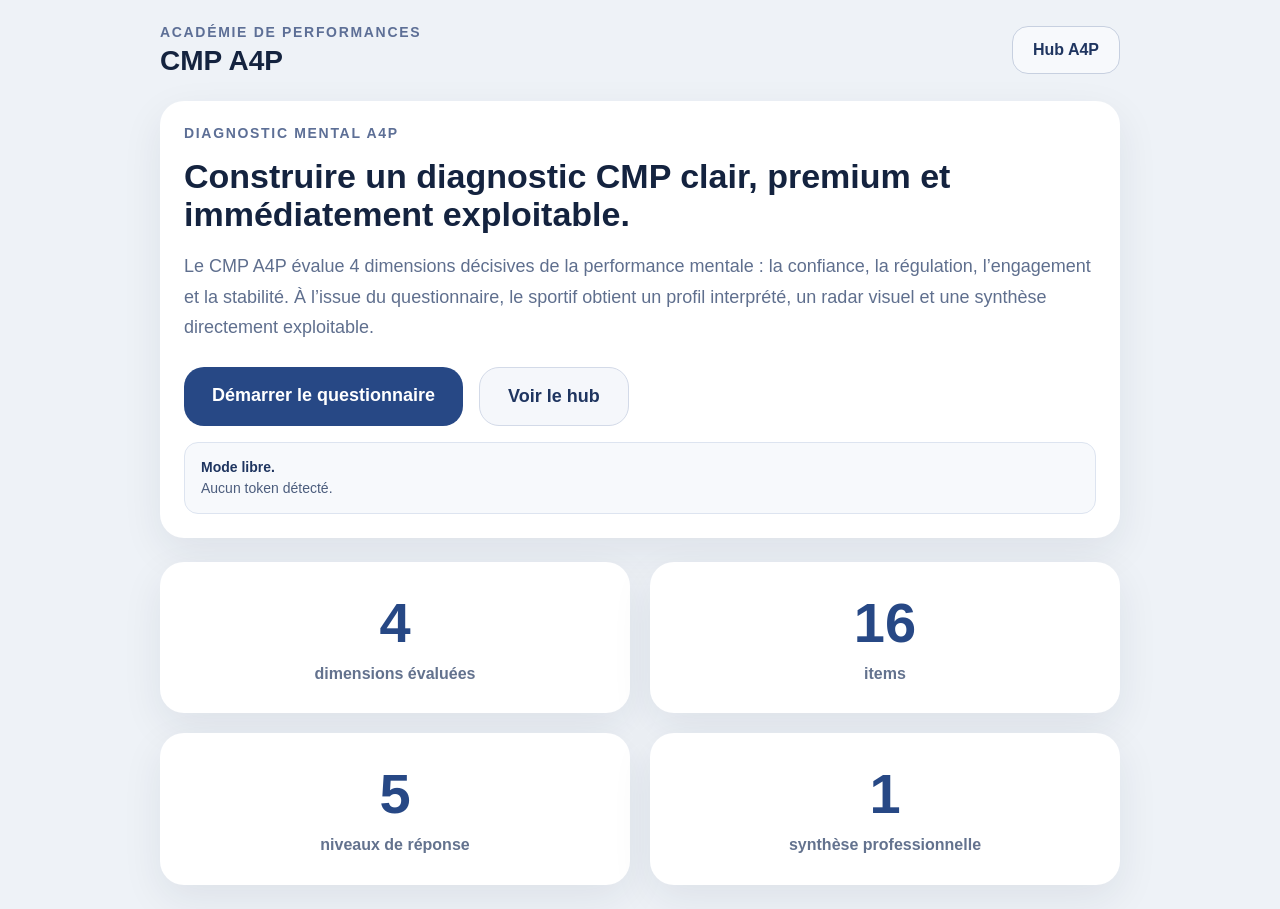
==== commit 441eb362: "Update index.html" ====
--- a/index.html
+++ b/index.html
@@ -4,7 +4,6 @@
   <meta charset="UTF-8" />
   <meta name="viewport" content="width=device-width, initial-scale=1.0" />
   <title>CMP A4P</title>
-  <link rel="stylesheet" href="css/style.css" />
   <script src="js/config.js"></script>
   <style>
     body {
@@ -28,25 +27,25 @@
       margin-bottom: 24px;
     }
 
-    .logo {
+    .brand {
       display: flex;
-      align-items: center;
-      gap: 16px;
-    }
-
-    .logo img {
-      width: 72px;
-      height: 72px;
-      object-fit: cover;
-      border-radius: 8px;
-    }
-
-    .logo-title {
-      font-size: 18px;
-      font-weight: 700;
-      line-height: 1.3;
-      letter-spacing: 0.08em;
+      flex-direction: column;
+      gap: 6px;
+    }
+
+    .brand-top {
+      font-size: 14px;
+      font-weight: 700;
+      letter-spacing: 0.12em;
       text-transform: uppercase;
+      color: #5d6f96;
+    }
+
+    .brand-main {
+      font-size: 28px;
+      font-weight: 800;
+      line-height: 1.1;
+      color: #14233f;
     }
 
     .hub-btn {
@@ -68,14 +67,6 @@
       margin-bottom: 24px;
     }
 
-    .hero-img {
-      width: 100%;
-      max-width: 560px;
-      display: block;
-      margin: 0 auto 24px;
-      border-radius: 24px;
-    }
-
     .eyebrow {
       color: #5d6f96;
       font-size: 14px;
@@ -156,6 +147,21 @@
       font-weight: 700;
     }
 
+    .context-box {
+      margin-top: 16px;
+      padding: 14px 16px;
+      border-radius: 14px;
+      background: #f7f9fc;
+      border: 1px solid #dde4f0;
+      color: #4c5d7d;
+      font-size: 14px;
+      line-height: 1.5;
+    }
+
+    .context-box strong {
+      color: #1f3560;
+    }
+
     @media (max-width: 700px) {
       h1 {
         font-size: 26px;
@@ -168,6 +174,10 @@
       .topbar {
         align-items: flex-start;
         flex-direction: column;
+      }
+
+      .brand-main {
+        font-size: 24px;
       }
     }
   </style>
@@ -175,20 +185,15 @@
 <body>
   <main class="page">
     <header class="topbar">
-      <div class="logo">
-        <img src="assets/logo-a4p.jpg" alt="Logo A4P" />
-        <div class="logo-title">
-          Académie de performances<br />
-          CMP A4P
-        </div>
+      <div class="brand">
+        <div class="brand-top">Académie de performances</div>
+        <div class="brand-main">CMP A4P</div>
       </div>
 
       <a class="hub-btn" href="hub.html">Hub A4P</a>
     </header>
 
     <section class="card">
-      <img class="hero-img" src="assets/logo-a4p.jpg" alt="Académie de performances" />
-
       <div class="eyebrow">Diagnostic mental A4P</div>
       <h1>Construire un diagnostic CMP clair, premium et immédiatement exploitable.</h1>
       <p class="lead">
@@ -202,6 +207,8 @@
         <a id="start-test-btn" class="btn-primary" href="test.html">Démarrer le questionnaire</a>
         <a class="btn-secondary" href="hub.html">Voir le hub</a>
       </div>
+
+      <div id="context-box" class="context-box" style="display:none;"></div>
     </section>
 
     <section class="grid">
@@ -227,6 +234,7 @@
   <script>
     (function () {
       const btn = document.getElementById('start-test-btn');
+      const box = document.getElementById('context-box');
       if (!btn) return;
 
       const params = new URLSearchParams(window.location.search);
@@ -249,10 +257,10 @@
 
       if (hasContext) {
         localStorage.setItem('cmp_passation_context', JSON.stringify(context));
+        localStorage.setItem('cmp_token', token || '');
       }
 
       const nextParams = new URLSearchParams();
-
       if (token) nextParams.set('token', token);
       if (moduleName) nextParams.set('module', moduleName);
       if (playerId) nextParams.set('playerId', playerId);
@@ -261,6 +269,13 @@
 
       const query = nextParams.toString();
       btn.href = query ? `test.html?${query}` : 'test.html';
+
+      if (box) {
+        box.style.display = 'block';
+        box.innerHTML = hasContext
+          ? `<strong>Passation sécurisée détectée.</strong><br>Token : ${token || '(vide)'}`
+          : `<strong>Mode libre.</strong><br>Aucun token détecté.`;
+      }
     })();
   </script>
 </body>
